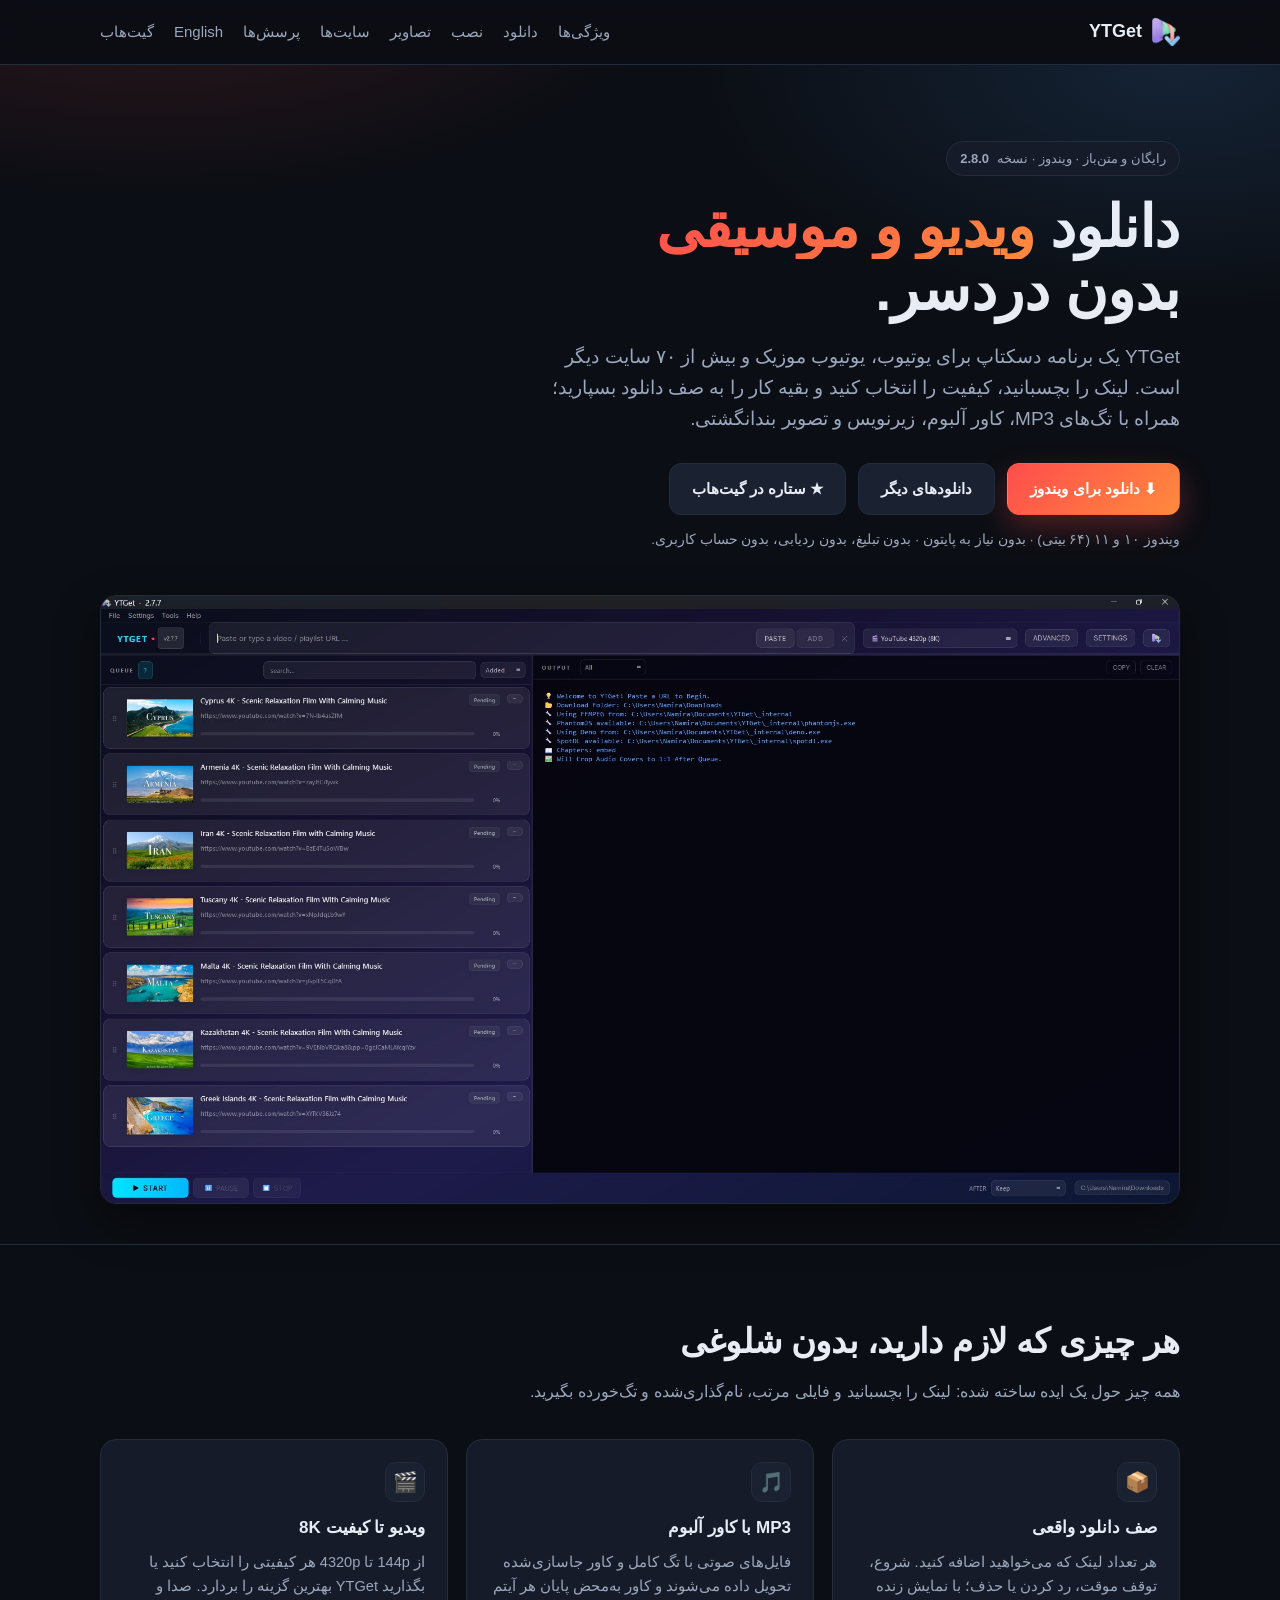
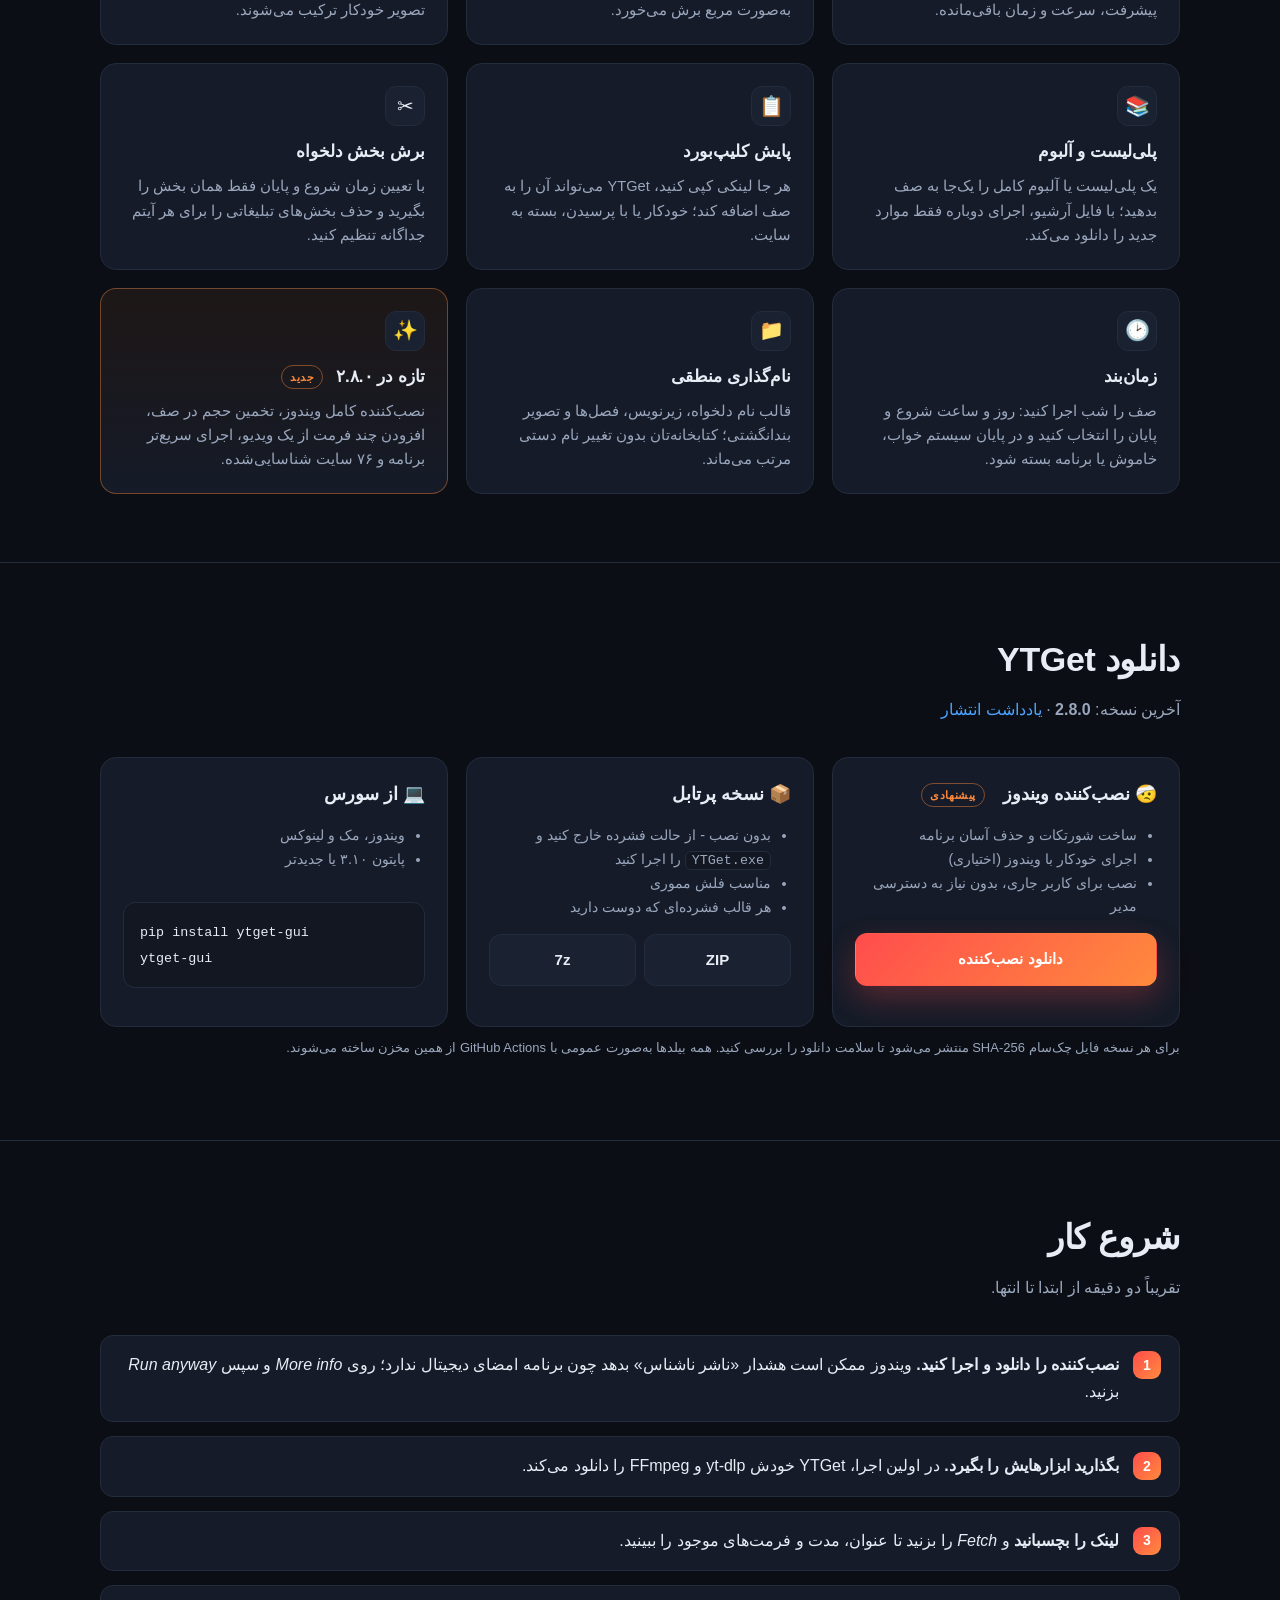
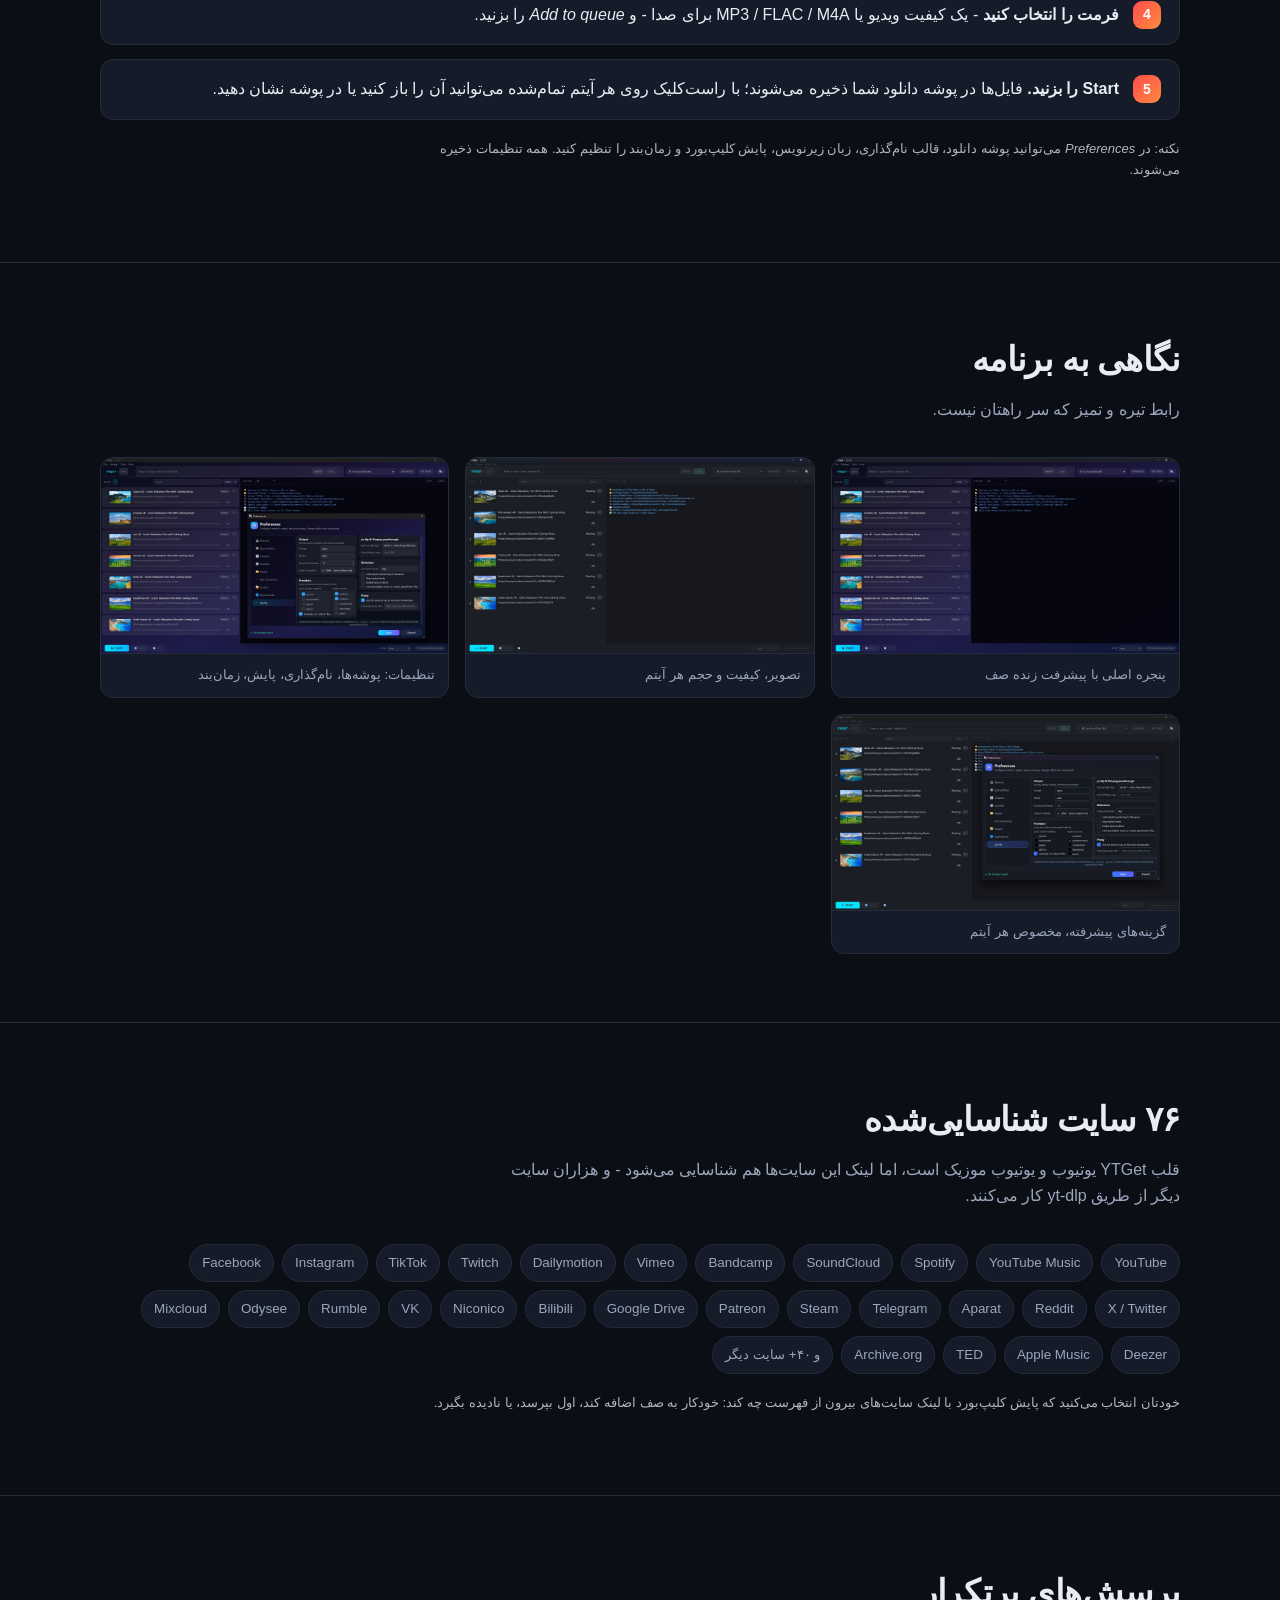
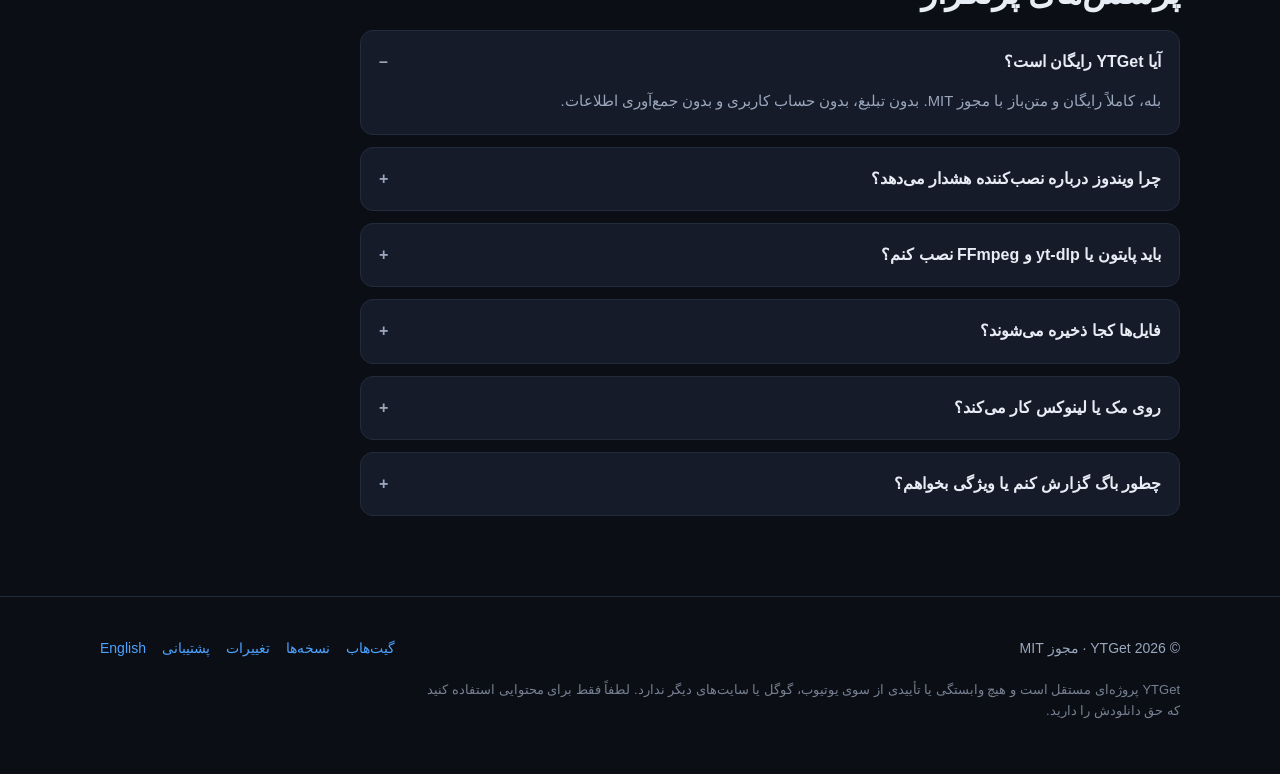
==== docs/fa.html @ f898b494 "2.8.0.E" ====
<!DOCTYPE html>
<html lang="fa" dir="rtl">
<head>
<meta charset="utf-8" />
<meta name="viewport" content="width=device-width, initial-scale=1" />
<title>YTGet - دانلودر سریع و ساده ویدیو و موسیقی برای ویندوز</title>
<meta name="description" content="YTGet یک برنامه رایگان و متن‌باز برای دانلود از یوتیوب، یوتیوب موزیک و ۷۰+ سایت دیگر است. صف دانلود، MP3 با کاور، زیرنویس و نام‌گذاری مرتب." />
<meta name="theme-color" content="#0b0e14" />
<link rel="icon" href="favicon.ico" sizes="any" />
<link rel="canonical" href="https://erfannamira.github.io/ytget-gui/fa.html" />
<link rel="stylesheet" href="assets/css/style.css" />
</head>
<body class="rtl">
<a class="skip" href="#main">رفتن به محتوا</a>

<header class="nav">
  <div class="wrap nav-inner">
    <a class="brand" href="fa.html">
      <img src="assets/img/logo.png" alt="" width="28" height="28" />
      YTGet
    </a>
    <button class="nav-toggle" type="button" aria-expanded="false" aria-label="منو">&#9776;</button>
    <nav class="nav-links">
      <a href="#features">ویژگی‌ها</a>
      <a href="#download">دانلود</a>
      <a href="#install">نصب</a>
      <a href="#screenshots">تصاویر</a>
      <a href="#sites">سایت‌ها</a>
      <a href="#faq">پرسش‌ها</a>
      <a href="./" lang="en">English</a>
      <a href="https://github.com/ErfanNamira/ytget-gui">گیت‌هاب</a>
    </nav>
  </div>
</header>

<main id="main">

<section class="hero" style="border-top:0">
  <div class="wrap">
    <span class="pill">رایگان و متن‌باز &middot; ویندوز &middot; نسخه <strong data-version>2.8.0</strong></span>
    <h1>دانلود <span>ویدیو و موسیقی</span><br />بدون دردسر.</h1>
    <p class="lede">
      YTGet یک برنامه دسکتاپ برای یوتیوب، یوتیوب موزیک و بیش از ۷۰ سایت دیگر است.
      لینک را بچسبانید، کیفیت را انتخاب کنید و بقیه کار را به صف دانلود بسپارید؛
      همراه با تگ‌های MP3، کاور آلبوم، زیرنویس و تصویر بندانگشتی.
    </p>
    <div class="cta">
      <a class="btn btn-primary" data-dl-installer href="https://github.com/ErfanNamira/ytget-gui/releases/latest">
        &#11015; دانلود برای ویندوز
      </a>
      <a class="btn" href="#download">دانلودهای دیگر</a>
      <a class="btn" href="https://github.com/ErfanNamira/ytget-gui">&#9733; ستاره در گیت‌هاب</a>
    </div>
    <p class="cta-note">ویندوز ۱۰ و ۱۱ (۶۴ بیتی) &middot; بدون نیاز به پایتون &middot; بدون تبلیغ، بدون ردیابی، بدون حساب کاربری.</p>
    <div class="shot">
      <img src="assets/img/app-main.jpg" alt="پنجره اصلی YTGet" />
    </div>
  </div>
</section>

<section id="features">
  <div class="wrap">
    <h2>هر چیزی که لازم دارید، بدون شلوغی</h2>
    <p class="sub">همه چیز حول یک ایده ساخته شده: لینک را بچسبانید و فایلی مرتب، نام‌گذاری‌شده و تگ‌خورده بگیرید.</p>
    <div class="grid">
      <div class="card">
        <div class="ico">&#128230;</div>
        <h3>صف دانلود واقعی</h3>
        <p>هر تعداد لینک که می‌خواهید اضافه کنید. شروع، توقف موقت، رد کردن یا حذف؛ با نمایش زنده پیشرفت، سرعت و زمان باقی‌مانده.</p>
      </div>
      <div class="card">
        <div class="ico">&#127925;</div>
        <h3>MP3 با کاور آلبوم</h3>
        <p>فایل‌های صوتی با تگ کامل و کاور جاسازی‌شده تحویل داده می‌شوند و کاور به‌محض پایان هر آیتم به‌صورت مربع برش می‌خورد.</p>
      </div>
      <div class="card">
        <div class="ico">&#127916;</div>
        <h3>ویدیو تا کیفیت 8K</h3>
        <p>از 144p تا 4320p هر کیفیتی را انتخاب کنید یا بگذارید YTGet بهترین گزینه را بردارد. صدا و تصویر خودکار ترکیب می‌شوند.</p>
      </div>
      <div class="card">
        <div class="ico">&#128218;</div>
        <h3>پلی‌لیست و آلبوم</h3>
        <p>یک پلی‌لیست یا آلبوم کامل را یک‌جا به صف بدهید؛ با فایل آرشیو، اجرای دوباره فقط موارد جدید را دانلود می‌کند.</p>
      </div>
      <div class="card">
        <div class="ico">&#128203;</div>
        <h3>پایش کلیپ‌بورد</h3>
        <p>هر جا لینکی کپی کنید، YTGet می‌تواند آن را به صف اضافه کند؛ خودکار یا با پرسیدن، بسته به سایت.</p>
      </div>
      <div class="card">
        <div class="ico">&#9986;</div>
        <h3>برش بخش دلخواه</h3>
        <p>با تعیین زمان شروع و پایان فقط همان بخش را بگیرید و حذف بخش‌های تبلیغاتی را برای هر آیتم جداگانه تنظیم کنید.</p>
      </div>
      <div class="card">
        <div class="ico">&#128337;</div>
        <h3>زمان‌بند</h3>
        <p>صف را شب اجرا کنید: روز و ساعت شروع و پایان را انتخاب کنید و در پایان سیستم خواب، خاموش یا برنامه بسته شود.</p>
      </div>
      <div class="card">
        <div class="ico">&#128193;</div>
        <h3>نام‌گذاری منطقی</h3>
        <p>قالب نام دلخواه، زیرنویس، فصل‌ها و تصویر بندانگشتی؛ کتابخانه‌تان بدون تغییر نام دستی مرتب می‌ماند.</p>
      </div>
      <div class="card new">
        <div class="ico">&#10024;</div>
        <h3>تازه در ۲.۸.۰ <span class="tag">جدید</span></h3>
        <p>نصب‌کننده کامل ویندوز، تخمین حجم در صف، افزودن چند فرمت از یک ویدیو، اجرای سریع‌تر برنامه و ۷۶ سایت شناسایی‌شده.</p>
      </div>
    </div>
  </div>
</section>

<section id="download">
  <div class="wrap">
    <h2>دانلود YTGet</h2>
    <p class="sub">
      آخرین نسخه: <strong data-version>2.8.0</strong>
      <span data-published></span> &middot;
      <a data-notes-link href="https://github.com/ErfanNamira/ytget-gui/releases/latest">یادداشت انتشار</a>
    </p>
    <div class="dl-grid">
      <div class="card dl">
        <div class="os">&#129301; نصب‌کننده ویندوز <span class="tag">پیشنهادی</span></div>
        <ul>
          <li>ساخت شورتکات و حذف آسان برنامه</li>
          <li>اجرای خودکار با ویندوز (اختیاری)</li>
          <li>نصب برای کاربر جاری، بدون نیاز به دسترسی مدیر</li>
        </ul>
        <a class="btn btn-primary" data-dl-installer href="https://github.com/ErfanNamira/ytget-gui/releases/latest">
          دانلود نصب‌کننده <span data-size></span>
        </a>
      </div>
      <div class="card dl">
        <div class="os">&#128230; نسخه پرتابل</div>
        <ul>
          <li>بدون نصب - از حالت فشرده خارج کنید و <code>YTGet.exe</code> را اجرا کنید</li>
          <li>مناسب فلش مموری</li>
          <li>هر قالب فشرده‌ای که دوست دارید</li>
        </ul>
        <div class="dl-alt">
          <a class="btn" data-dl-zip href="https://github.com/ErfanNamira/ytget-gui/releases/latest">ZIP</a>
          <a class="btn" data-dl-7z href="https://github.com/ErfanNamira/ytget-gui/releases/latest">7z</a>
        </div>
      </div>
      <div class="card dl">
        <div class="os">&#128187; از سورس</div>
        <ul>
          <li>ویندوز، مک و لینوکس</li>
          <li>پایتون ۳.۱۰ یا جدیدتر</li>
        </ul>
<pre><code>pip install ytget-gui
ytget-gui</code></pre>
      </div>
    </div>
    <p class="hashes">
      برای هر نسخه فایل چک‌سام SHA-256 منتشر می‌شود تا سلامت دانلود را بررسی کنید.
      همه بیلدها به‌صورت عمومی با GitHub Actions از همین مخزن ساخته می‌شوند.
    </p>
  </div>
</section>

<section id="install">
  <div class="wrap">
    <h2>شروع کار</h2>
    <p class="sub">تقریباً دو دقیقه از ابتدا تا انتها.</p>
    <ol class="steps">
      <li><strong>نصب‌کننده را دانلود و اجرا کنید.</strong> ویندوز ممکن است هشدار «ناشر ناشناس» بدهد چون برنامه امضای دیجیتال ندارد؛ روی <em>More info</em> و سپس <em>Run anyway</em> بزنید.</li>
      <li><strong>بگذارید ابزارهایش را بگیرد.</strong> در اولین اجرا، YTGet خودش yt-dlp و FFmpeg را دانلود می‌کند.</li>
      <li><strong>لینک را بچسبانید</strong> و <em>Fetch</em> را بزنید تا عنوان، مدت و فرمت‌های موجود را ببینید.</li>
      <li><strong>فرمت را انتخاب کنید</strong> - یک کیفیت ویدیو یا MP3 / FLAC / M4A برای صدا - و <em>Add to queue</em> را بزنید.</li>
      <li><strong>Start را بزنید.</strong> فایل‌ها در پوشه دانلود شما ذخیره می‌شوند؛ با راست‌کلیک روی هر آیتم تمام‌شده می‌توانید آن را باز کنید یا در پوشه نشان دهید.</li>
    </ol>
    <p class="note">
      نکته: در <em>Preferences</em> می‌توانید پوشه دانلود، قالب نام‌گذاری، زبان زیرنویس، پایش کلیپ‌بورد و زمان‌بند را تنظیم کنید. همه تنظیمات ذخیره می‌شوند.
    </p>
  </div>
</section>

<section id="screenshots">
  <div class="wrap">
    <h2>نگاهی به برنامه</h2>
    <p class="sub">رابط تیره و تمیز که سر راهتان نیست.</p>
    <div class="gallery">
      <figure>
        <img src="assets/img/app-main.jpg" alt="پنجره اصلی" loading="lazy" />
        <figcaption>پنجره اصلی با پیشرفت زنده صف</figcaption>
      </figure>
      <figure>
        <img src="assets/img/app-queue.jpg" alt="صف دانلود" loading="lazy" />
        <figcaption>تصویر، کیفیت و حجم هر آیتم</figcaption>
      </figure>
      <figure>
        <img src="assets/img/app-prefs.jpg" alt="تنظیمات" loading="lazy" />
        <figcaption>تنظیمات: پوشه‌ها، نام‌گذاری، پایش، زمان‌بند</figcaption>
      </figure>
      <figure>
        <img src="assets/img/app-advanced.jpg" alt="گزینه‌های پیشرفته" loading="lazy" />
        <figcaption>گزینه‌های پیشرفته، مخصوص هر آیتم</figcaption>
      </figure>
    </div>
  </div>
</section>

<section id="sites">
  <div class="wrap">
    <h2>۷۶ سایت شناسایی‌شده</h2>
    <p class="sub">
      قلب YTGet یوتیوب و یوتیوب موزیک است، اما لینک این سایت‌ها هم شناسایی می‌شود -
      و هزاران سایت دیگر از طریق yt-dlp کار می‌کنند.
    </p>
    <div class="chips">
      <span class="chip">YouTube</span>
      <span class="chip">YouTube Music</span>
      <span class="chip">Spotify</span>
      <span class="chip">SoundCloud</span>
      <span class="chip">Bandcamp</span>
      <span class="chip">Vimeo</span>
      <span class="chip">Dailymotion</span>
      <span class="chip">Twitch</span>
      <span class="chip">TikTok</span>
      <span class="chip">Instagram</span>
      <span class="chip">Facebook</span>
      <span class="chip">X / Twitter</span>
      <span class="chip">Reddit</span>
      <span class="chip">Aparat</span>
      <span class="chip">Telegram</span>
      <span class="chip">Steam</span>
      <span class="chip">Patreon</span>
      <span class="chip">Google Drive</span>
      <span class="chip">Bilibili</span>
      <span class="chip">Niconico</span>
      <span class="chip">VK</span>
      <span class="chip">Rumble</span>
      <span class="chip">Odysee</span>
      <span class="chip">Mixcloud</span>
      <span class="chip">Deezer</span>
      <span class="chip">Apple Music</span>
      <span class="chip">TED</span>
      <span class="chip">Archive.org</span>
      <span class="chip">و ۴۰+ سایت دیگر</span>
    </div>
    <p class="note">
      خودتان انتخاب می‌کنید که پایش کلیپ‌بورد با لینک سایت‌های بیرون از فهرست چه کند:
      خودکار به صف اضافه کند، اول بپرسد، یا نادیده بگیرد.
    </p>
  </div>
</section>

<section id="faq">
  <div class="wrap">
    <h2>پرسش‌های پرتکرار</h2>
    <div style="max-width:820px">
      <details open>
        <summary>آیا YTGet رایگان است؟</summary>
        <p>بله، کاملاً رایگان و متن‌باز با مجوز MIT. بدون تبلیغ، بدون حساب کاربری و بدون جمع‌آوری اطلاعات.</p>
      </details>
      <details>
        <summary>چرا ویندوز درباره نصب‌کننده هشدار می‌دهد؟</summary>
        <p>چون برنامه امضای دیجیتال ندارد و گواهی امضا برای یک پروژه رایگان گران است. روی <em>More info</em> و بعد <em>Run anyway</em> بزنید. می‌توانید قبلش فایل را با چک‌سام SHA-256 منتشرشده بررسی کنید.</p>
      </details>
      <details>
        <summary>باید پایتون یا yt-dlp و FFmpeg نصب کنم؟</summary>
        <p>نه. نسخه ویندوز همه‌چیز را همراه دارد و YTGet خودش yt-dlp و FFmpeg را دانلود و به‌روز می‌کند.</p>
      </details>
      <details>
        <summary>فایل‌ها کجا ذخیره می‌شوند؟</summary>
        <p>هر جا که در تنظیمات انتخاب کنید؛ به‌طور پیش‌فرض پوشه <code>Downloads</code>. تنظیمات و لاگ‌ها در <code>%LOCALAPPDATA%\YTGet</code> قرار می‌گیرند.</p>
      </details>
      <details>
        <summary>روی مک یا لینوکس کار می‌کند؟</summary>
        <p>بله، از طریق سورس: <code>pip install ytget-gui</code> و بعد اجرای <code>ytget-gui</code>. فعلاً فقط ویندوز نسخه آماده دارد.</p>
      </details>
      <details>
        <summary>چطور باگ گزارش کنم یا ویژگی بخواهم؟</summary>
        <p>در <a href="https://github.com/ErfanNamira/ytget-gui/issues">گیت‌هاب</a> یک issue باز کنید. ذکر لینک استفاده‌شده و فایل لاگ کمک زیادی می‌کند.</p>
      </details>
    </div>
  </div>
</section>

</main>

<footer>
  <div class="wrap foot">
    <div>&copy; <span data-year>2026</span> YTGet &middot; مجوز MIT</div>
    <div class="foot-links">
      <a href="https://github.com/ErfanNamira/ytget-gui">گیت‌هاب</a>
      <a href="https://github.com/ErfanNamira/ytget-gui/releases">نسخه‌ها</a>
      <a href="https://github.com/ErfanNamira/ytget-gui/blob/main/CHANGELOG.md">تغییرات</a>
      <a href="https://github.com/ErfanNamira/ytget-gui/issues">پشتیبانی</a>
      <a href="./" lang="en">English</a>
    </div>
  </div>
  <div class="wrap">
    <p class="note">
      YTGet پروژه‌ای مستقل است و هیچ وابستگی یا تأییدی از سوی یوتیوب، گوگل یا سایت‌های دیگر ندارد.
      لطفاً فقط برای محتوایی استفاده کنید که حق دانلودش را دارید.
    </p>
  </div>
</footer>

<script src="assets/js/main.js" defer></script>
</body>
</html>
---- docs/assets/css/style.css ----
:root {
  --bg: #0b0e14;
  --bg-soft: #121722;
  --card: #151b28;
  --card-2: #1a2130;
  --line: #232c3d;
  --text: #e7ecf5;
  --muted: #9aa7bd;
  --brand: #ff4d4d;
  --brand-2: #ff8a3d;
  --accent: #4da3ff;
  --radius: 16px;
  --shadow: 0 18px 45px rgba(0, 0, 0, 0.45);
  --maxw: 1120px;
}

* { box-sizing: border-box; }
html { scroll-behavior: smooth; }

body {
  margin: 0;
  background: var(--bg);
  color: var(--text);
  font: 16px/1.65 -apple-system, BlinkMacSystemFont, "Segoe UI", Roboto, Arial, sans-serif;
  -webkit-font-smoothing: antialiased;
}

body.rtl {
  direction: rtl;
  font-family: Vazirmatn, "Segoe UI", Tahoma, sans-serif;
}

img { max-width: 100%; display: block; }
a { color: var(--accent); text-decoration: none; }
a:hover { text-decoration: underline; }

.wrap { width: 100%; max-width: var(--maxw); margin: 0 auto; padding: 0 20px; }
.skip {
  position: absolute;
  width: 1px;
  height: 1px;
  margin: -1px;
  padding: 0;
  overflow: hidden;
  clip: rect(0 0 0 0);
  clip-path: inset(50%);
  white-space: nowrap;
}
.skip:focus {
  inset-inline-start: 12px;
  top: 12px;
  z-index: 99;
  width: auto;
  height: auto;
  margin: 0;
  overflow: visible;
  clip: auto;
  clip-path: none;
  background: var(--card);
  padding: 10px 14px;
  border-radius: 10px;
}

.nav {
  position: sticky;
  top: 0;
  z-index: 50;
  backdrop-filter: blur(12px);
  background: rgba(11, 14, 20, 0.82);
  border-bottom: 1px solid var(--line);
}
.nav-inner { display: flex; align-items: center; gap: 18px; height: 64px; }
.brand { display: flex; align-items: center; gap: 10px; font-weight: 700; font-size: 18px; color: var(--text); }
.brand:hover { text-decoration: none; }
.brand img { width: 28px; height: 28px; }
.nav-links { display: flex; gap: 20px; margin-inline-start: auto; align-items: center; }
.nav-links a { color: var(--muted); font-size: 15px; }
.nav-links a:hover { color: var(--text); text-decoration: none; }
.nav-toggle {
  display: none;
  margin-inline-start: auto;
  background: var(--card);
  border: 1px solid var(--line);
  color: var(--text);
  border-radius: 10px;
  padding: 8px 12px;
  font-size: 18px;
  cursor: pointer;
}

.btn {
  display: inline-flex;
  align-items: center;
  justify-content: center;
  gap: 9px;
  padding: 13px 22px;
  border-radius: 12px;
  border: 1px solid var(--line);
  background: var(--card-2);
  color: var(--text);
  font-weight: 600;
  font-size: 15px;
  cursor: pointer;
  transition: transform 0.15s ease, filter 0.15s ease;
}
.btn:hover { text-decoration: none; transform: translateY(-2px); filter: brightness(1.12); }
.btn-primary {
  background: linear-gradient(135deg, var(--brand), var(--brand-2));
  border-color: transparent;
  color: #fff;
  box-shadow: 0 12px 30px rgba(255, 77, 77, 0.28);
}
.btn-sm { padding: 9px 14px; font-size: 14px; }

.hero {
  padding: 76px 0 40px;
  background:
    radial-gradient(900px 420px at 12% -10%, rgba(255, 77, 77, 0.16), transparent 60%),
    radial-gradient(820px 420px at 92% 0%, rgba(77, 163, 255, 0.14), transparent 60%);
}
.pill {
  display: inline-flex;
  align-items: center;
  gap: 8px;
  padding: 6px 13px;
  border-radius: 999px;
  border: 1px solid var(--line);
  background: var(--card);
  color: var(--muted);
  font-size: 13px;
}
.hero h1 { font-size: clamp(34px, 6vw, 58px); line-height: 1.08; margin: 20px 0 14px; letter-spacing: -0.5px; }
.hero h1 span {
  background: linear-gradient(135deg, var(--brand), var(--brand-2));
  -webkit-background-clip: text;
  background-clip: text;
  -webkit-text-fill-color: transparent;
}
.lede { color: var(--muted); font-size: clamp(16px, 2.2vw, 19px); max-width: 640px; }
.cta { display: flex; flex-wrap: wrap; gap: 12px; margin: 28px 0 12px; }
.cta-note { color: var(--muted); font-size: 13.5px; }
.shot {
  margin-top: 44px;
  border: 1px solid var(--line);
  border-radius: var(--radius);
  overflow: hidden;
  box-shadow: var(--shadow);
  background: var(--card);
}

section { padding: 68px 0; border-top: 1px solid var(--line); }
section h2 { font-size: clamp(24px, 3.4vw, 34px); margin: 0 0 10px; letter-spacing: -0.3px; }
.sub { color: var(--muted); margin: 0 0 34px; max-width: 680px; }

.grid { display: grid; gap: 18px; grid-template-columns: repeat(auto-fit, minmax(268px, 1fr)); }
.card { background: var(--card); border: 1px solid var(--line); border-radius: var(--radius); padding: 22px; }
.card h3 { margin: 12px 0 8px; font-size: 17px; }
.card p { margin: 0; color: var(--muted); font-size: 14.6px; }
.ico {
  width: 40px;
  height: 40px;
  display: grid;
  place-items: center;
  border-radius: 11px;
  background: var(--card-2);
  border: 1px solid var(--line);
  font-size: 20px;
}
.new { border-color: rgba(255, 138, 61, 0.4); background: linear-gradient(180deg, rgba(255, 138, 61, 0.08), var(--card)); }
.tag {
  display: inline-block;
  font-size: 11px;
  font-weight: 700;
  letter-spacing: 0.6px;
  text-transform: uppercase;
  color: var(--brand-2);
  border: 1px solid rgba(255, 138, 61, 0.45);
  border-radius: 999px;
  padding: 2px 8px;
  margin-inline-start: 8px;
  vertical-align: middle;
}

.dl-grid { display: grid; gap: 18px; grid-template-columns: repeat(auto-fit, minmax(300px, 1fr)); }
.dl { display: flex; flex-direction: column; gap: 14px; }
.dl .os { display: flex; align-items: center; gap: 10px; font-weight: 700; font-size: 18px; }
.dl ul { margin: 0; padding-inline-start: 20px; color: var(--muted); font-size: 14.4px; }
.dl .btn { width: 100%; }
.dl-alt { display: flex; flex-wrap: wrap; gap: 8px; }
.dl-alt .btn { width: auto; flex: 1 1 120px; }
.hashes { margin-top: 10px; font-size: 13px; color: var(--muted); }

.steps { counter-reset: step; display: grid; gap: 14px; padding: 0; margin: 0; list-style: none; }
.steps li {
  counter-increment: step;
  position: relative;
  background: var(--card);
  border: 1px solid var(--line);
  border-radius: 13px;
  padding: 16px 18px 16px 60px;
}
body.rtl .steps li { padding: 16px 60px 16px 18px; }
.steps li::before {
  content: counter(step);
  position: absolute;
  inset-inline-start: 18px;
  top: 15px;
  width: 28px;
  height: 28px;
  display: grid;
  place-items: center;
  border-radius: 9px;
  background: linear-gradient(135deg, var(--brand), var(--brand-2));
  color: #fff;
  font-weight: 700;
  font-size: 14px;
}

.gallery { display: grid; gap: 16px; grid-template-columns: repeat(auto-fit, minmax(260px, 1fr)); }
.gallery figure { margin: 0; border: 1px solid var(--line); border-radius: 13px; overflow: hidden; background: var(--card); }
.gallery figcaption { padding: 10px 13px; color: var(--muted); font-size: 13.4px; border-top: 1px solid var(--line); }

.table-wrap { overflow-x: auto; border: 1px solid var(--line); border-radius: var(--radius); }
table { width: 100%; border-collapse: collapse; min-width: 460px; }
th, td { text-align: start; padding: 13px 16px; border-bottom: 1px solid var(--line); font-size: 14.6px; }
th { background: var(--card-2); font-size: 13px; letter-spacing: 0.4px; text-transform: uppercase; color: var(--muted); }
tr:last-child td { border-bottom: 0; }

.chips { display: flex; flex-wrap: wrap; gap: 8px; }
.chip { padding: 7px 12px; border-radius: 999px; border: 1px solid var(--line); background: var(--card); color: var(--muted); font-size: 13.4px; }

details { background: var(--card); border: 1px solid var(--line); border-radius: 13px; padding: 4px 18px; margin-bottom: 12px; }
summary { cursor: pointer; padding: 14px 0; font-weight: 600; list-style: none; }
summary::-webkit-details-marker { display: none; }
summary::after { content: "+"; float: inline-end; color: var(--muted); font-weight: 700; }
details[open] summary::after { content: "\2013"; }
details p { margin: 0 0 16px; color: var(--muted); font-size: 14.8px; }

code { background: var(--bg-soft); border: 1px solid var(--line); border-radius: 6px; padding: 1px 6px; font-size: 13.4px; }
pre { background: var(--bg-soft); border: 1px solid var(--line); border-radius: 12px; padding: 16px; overflow-x: auto; direction: ltr; text-align: left; }
pre code { border: 0; background: none; padding: 0; }

footer { border-top: 1px solid var(--line); padding: 40px 0; color: var(--muted); font-size: 14px; }
.foot { display: flex; flex-wrap: wrap; gap: 16px; align-items: center; justify-content: space-between; }
.foot-links { display: flex; flex-wrap: wrap; gap: 16px; }
.note { margin-top: 18px; font-size: 13px; opacity: 0.75; max-width: 760px; }

@media (max-width: 760px) {
  .nav-links {
    display: none;
    position: absolute;
    top: 64px;
    inset-inline: 0;
    flex-direction: column;
    gap: 0;
    background: var(--bg-soft);
    border-bottom: 1px solid var(--line);
    padding: 8px 20px 16px;
  }
  .nav-links.open { display: flex; }
  .nav-links a { padding: 11px 0; border-bottom: 1px solid var(--line); }
  .nav-toggle { display: block; }
  .hero { padding-top: 52px; }
}

@media (prefers-reduced-motion: reduce) {
  * { transition: none !important; scroll-behavior: auto !important; }
}
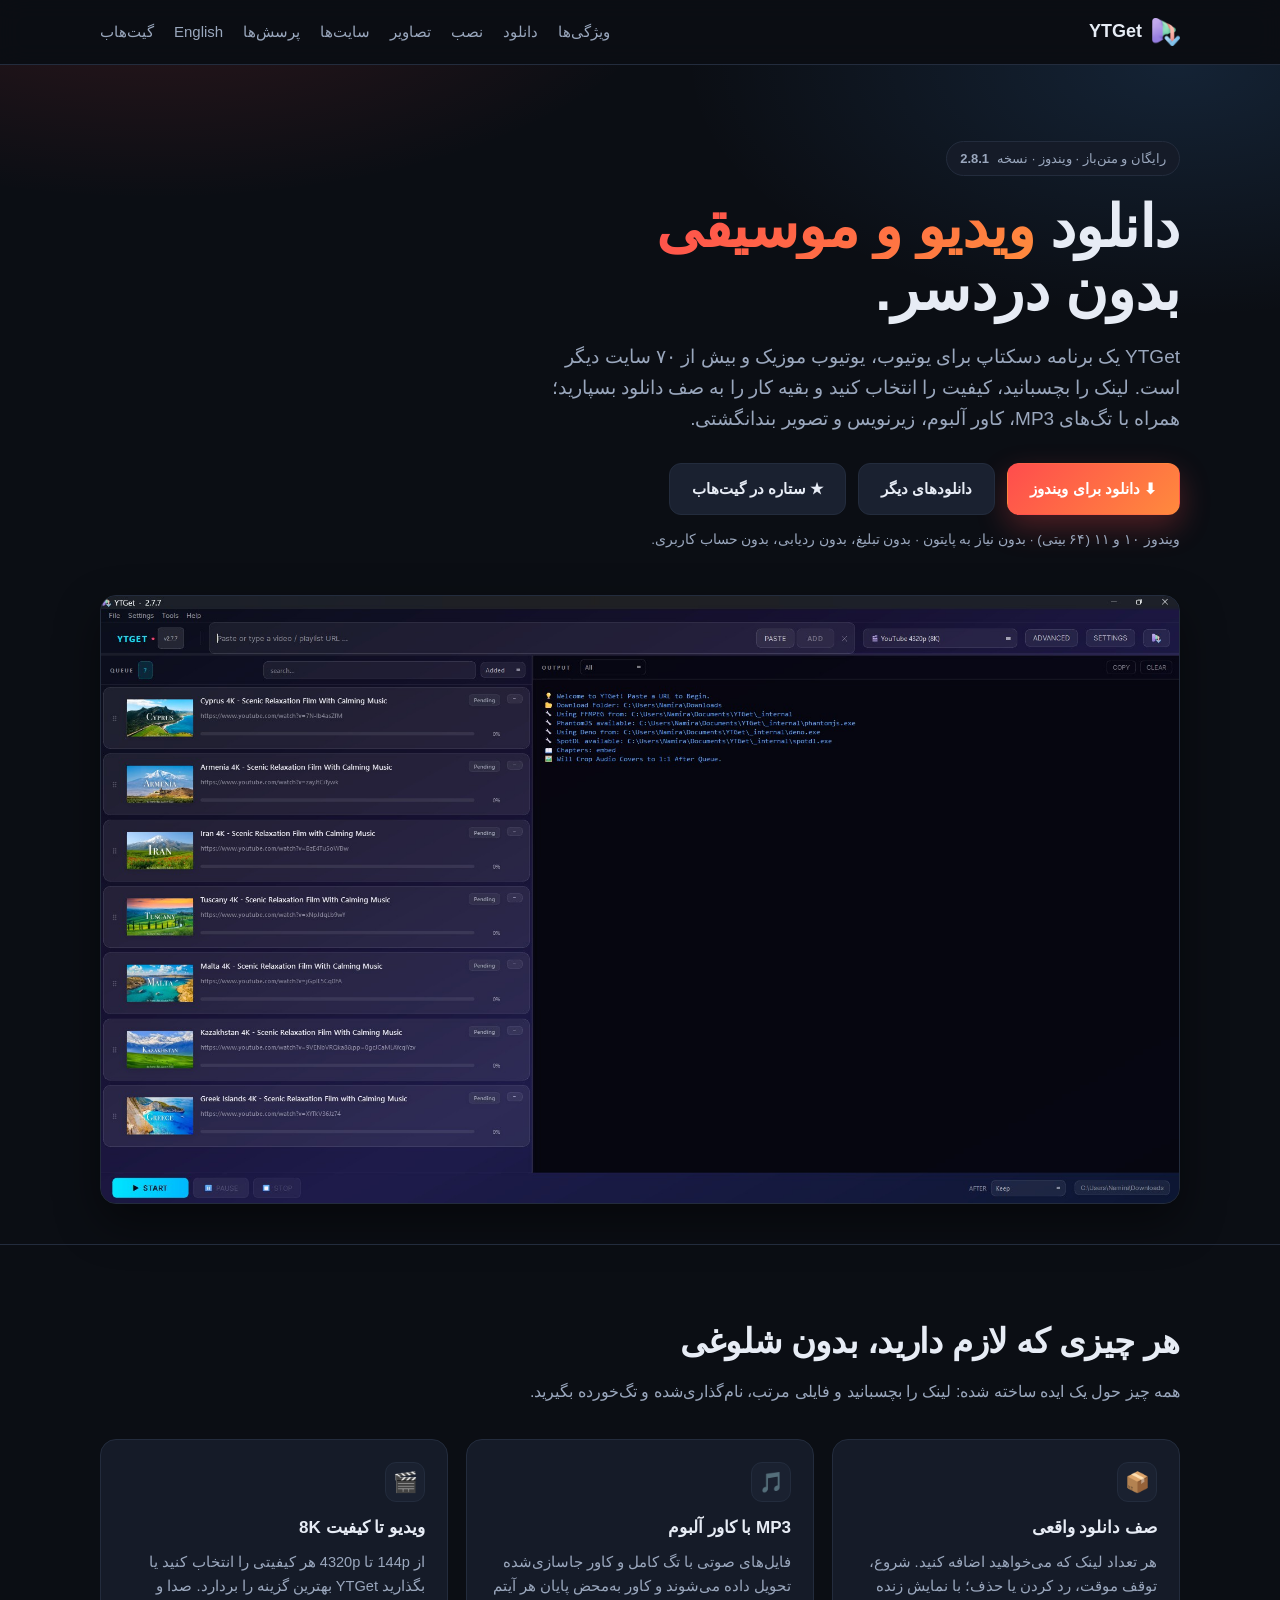
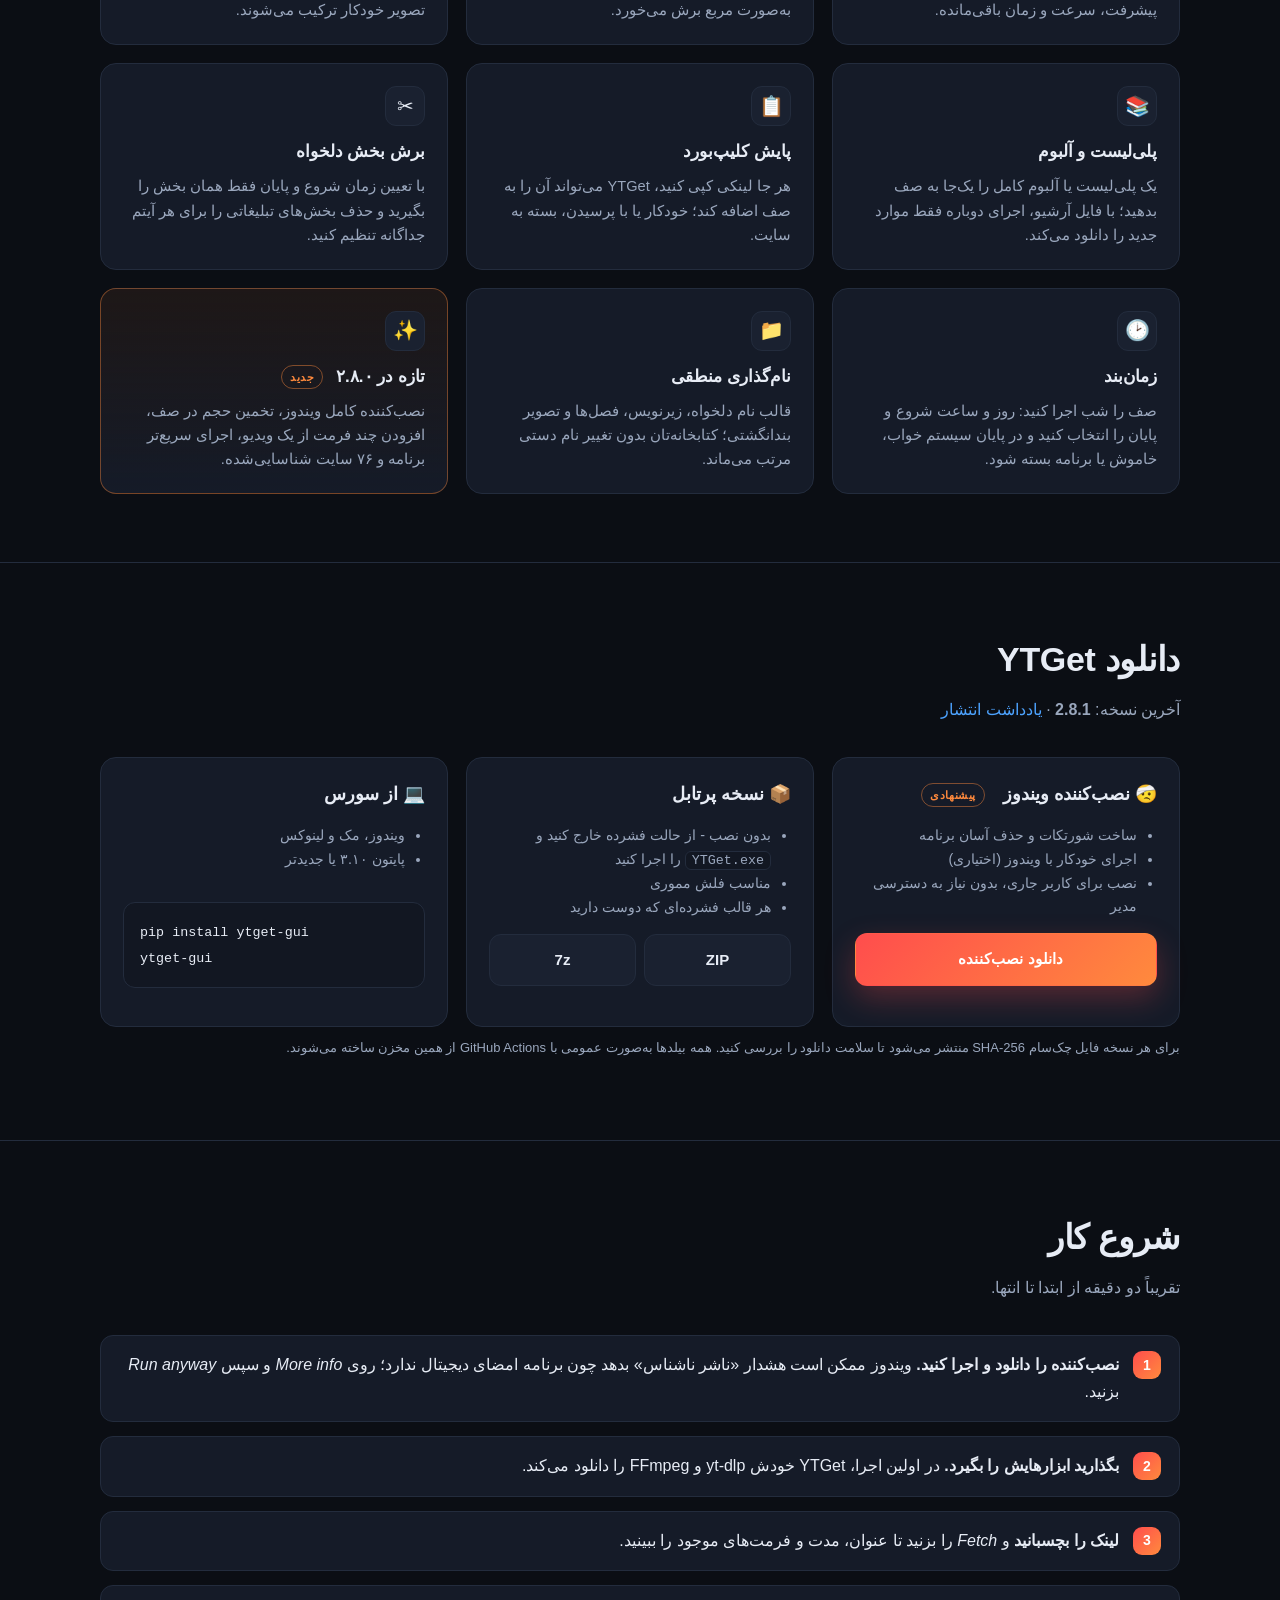
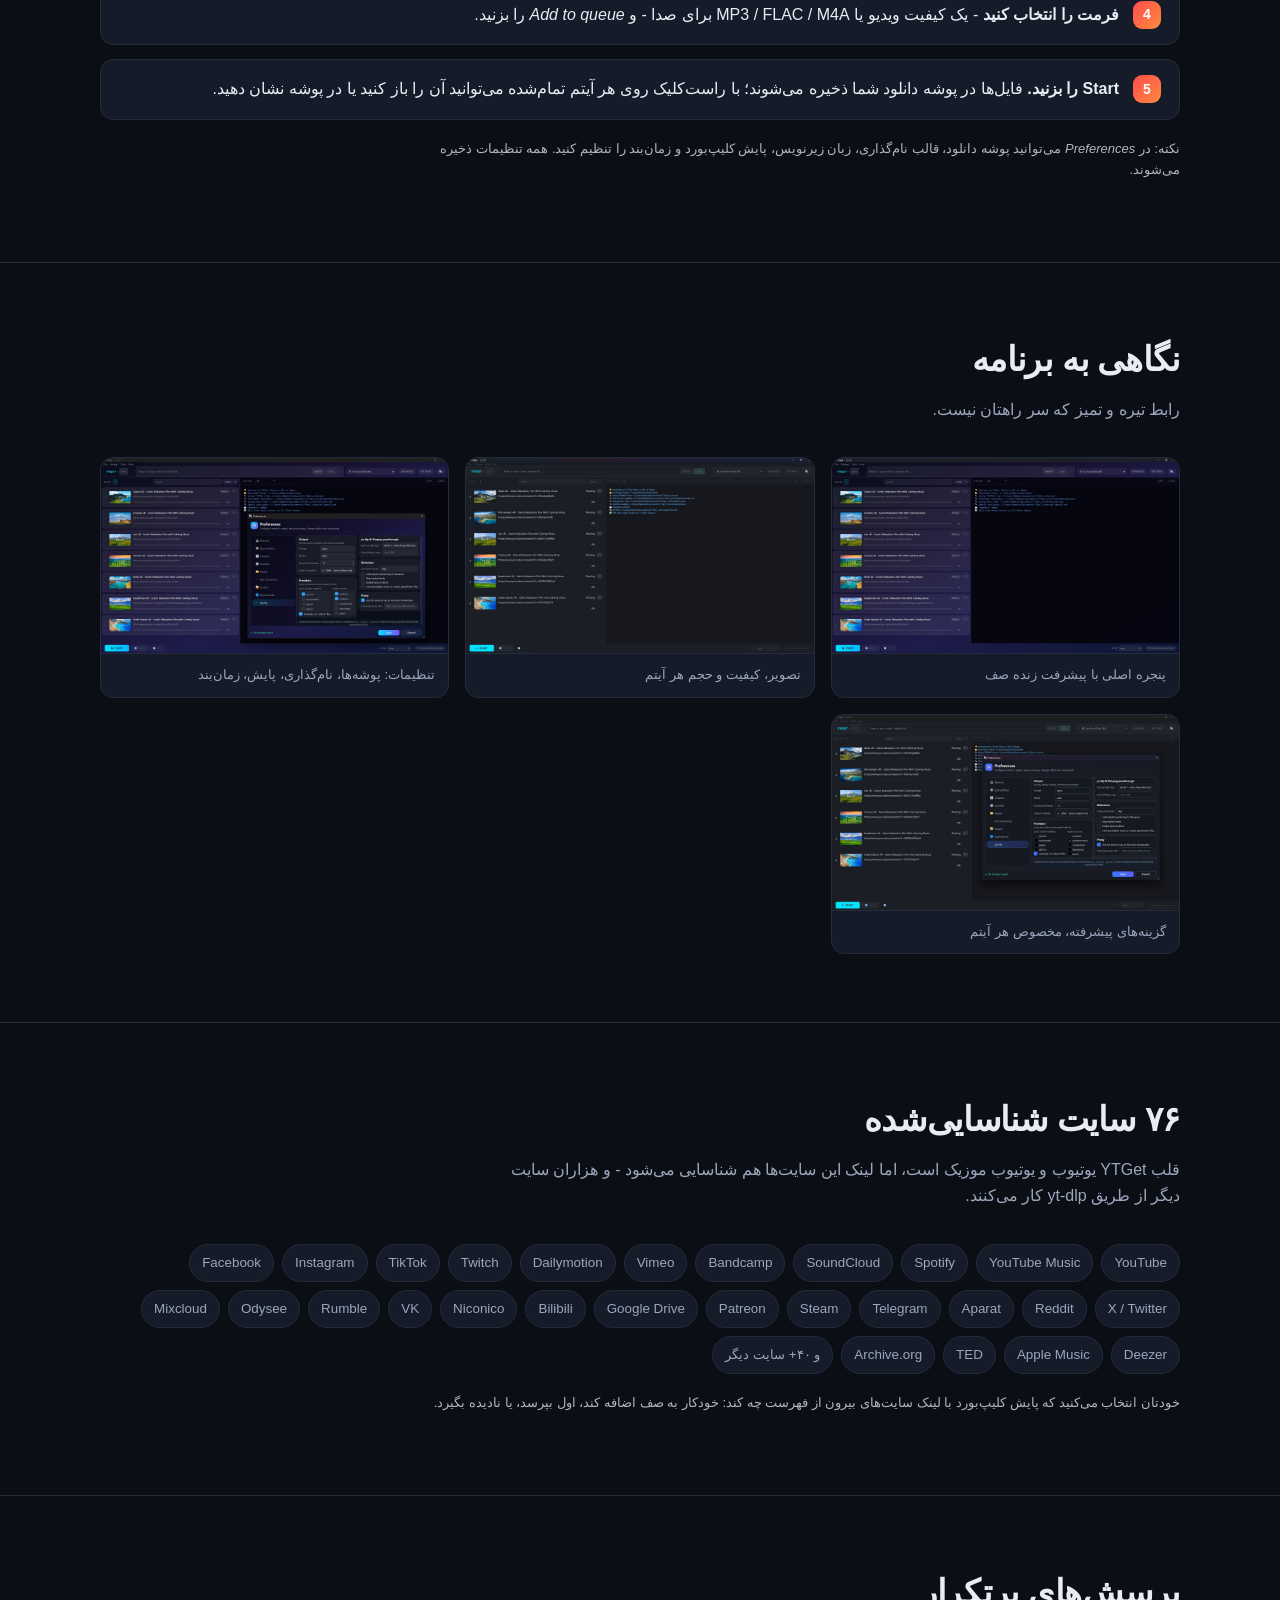
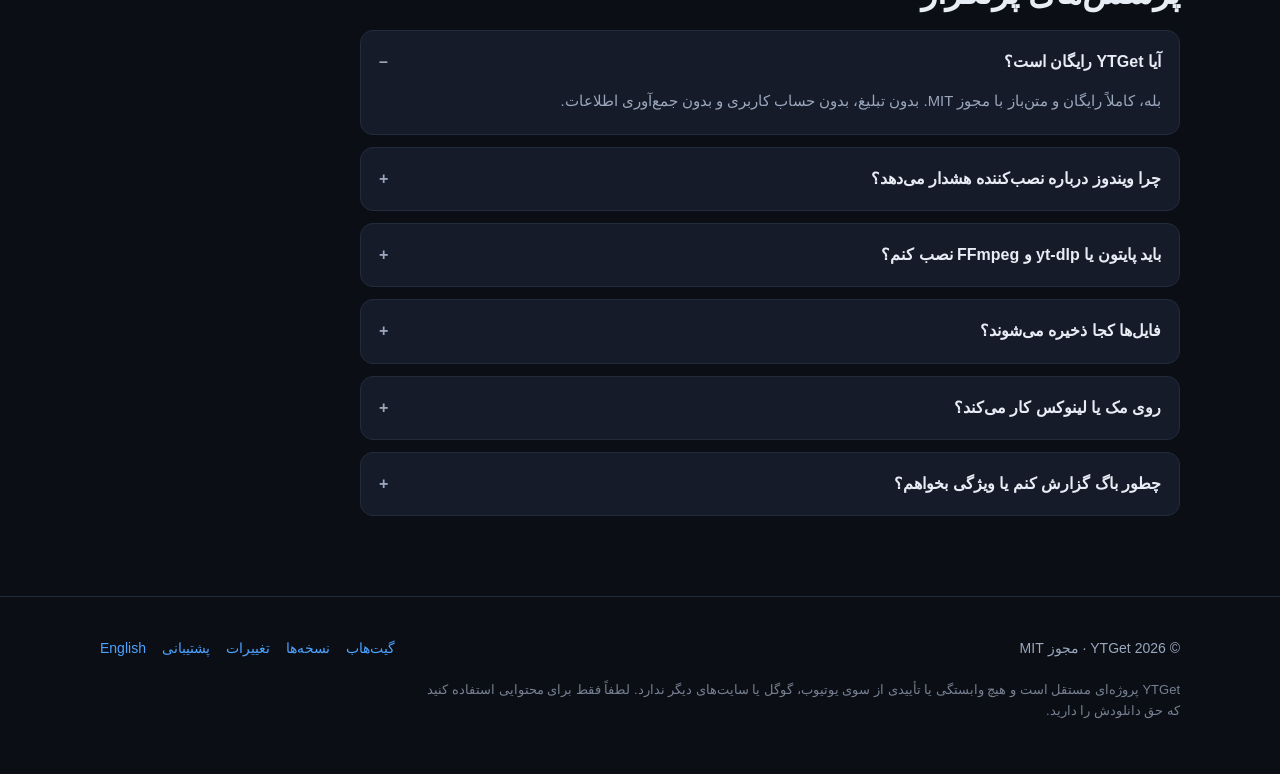
==== commit 4830f543: "2.8.1" ====
--- a/docs/fa.html
+++ b/docs/fa.html
@@ -37,7 +37,7 @@
 
 <section class="hero" style="border-top:0">
   <div class="wrap">
-    <span class="pill">رایگان و متن‌باز &middot; ویندوز &middot; نسخه <strong data-version>2.8.0</strong></span>
+    <span class="pill">رایگان و متن‌باز &middot; ویندوز &middot; نسخه <strong data-version>2.8.1</strong></span>
     <h1>دانلود <span>ویدیو و موسیقی</span><br />بدون دردسر.</h1>
     <p class="lede">
       YTGet یک برنامه دسکتاپ برای یوتیوب، یوتیوب موزیک و بیش از ۷۰ سایت دیگر است.
@@ -116,7 +116,7 @@
   <div class="wrap">
     <h2>دانلود YTGet</h2>
     <p class="sub">
-      آخرین نسخه: <strong data-version>2.8.0</strong>
+      آخرین نسخه: <strong data-version>2.8.1</strong>
       <span data-published></span> &middot;
       <a data-notes-link href="https://github.com/ErfanNamira/ytget-gui/releases/latest">یادداشت انتشار</a>
     </p>
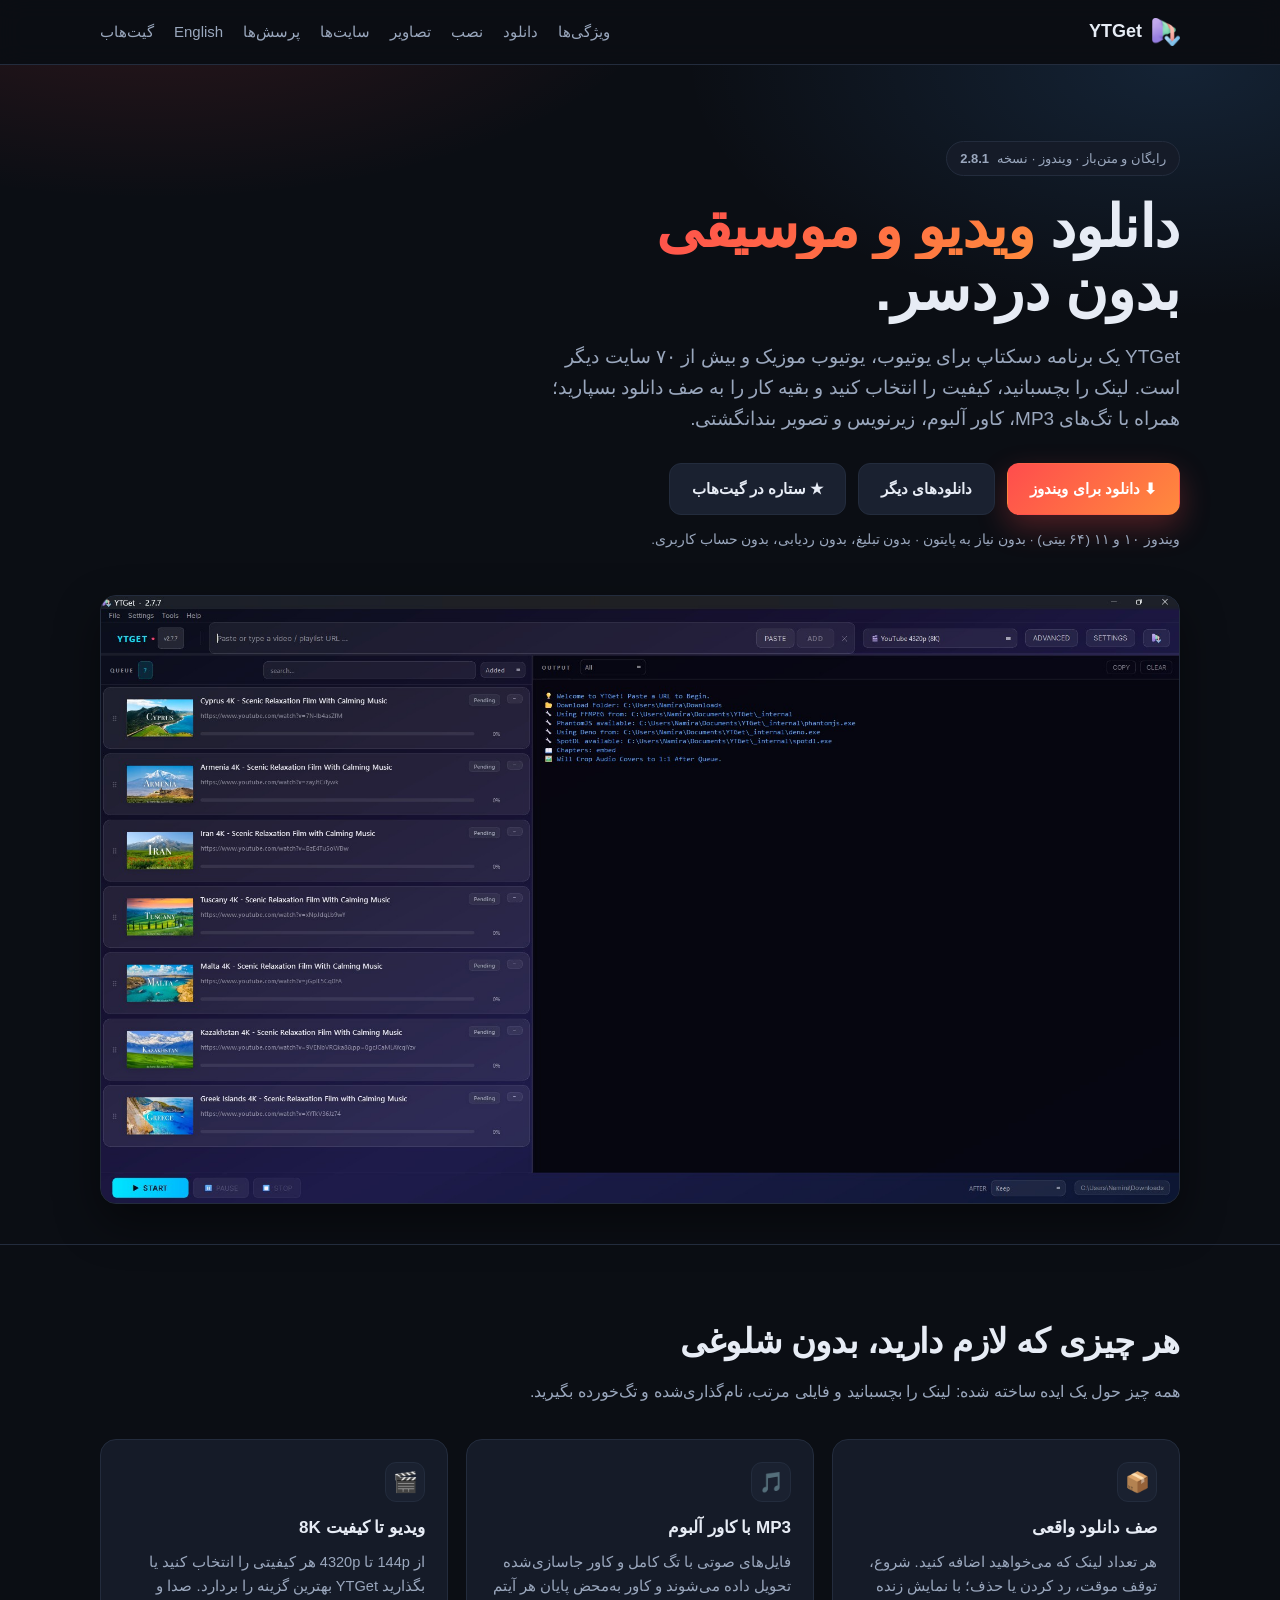
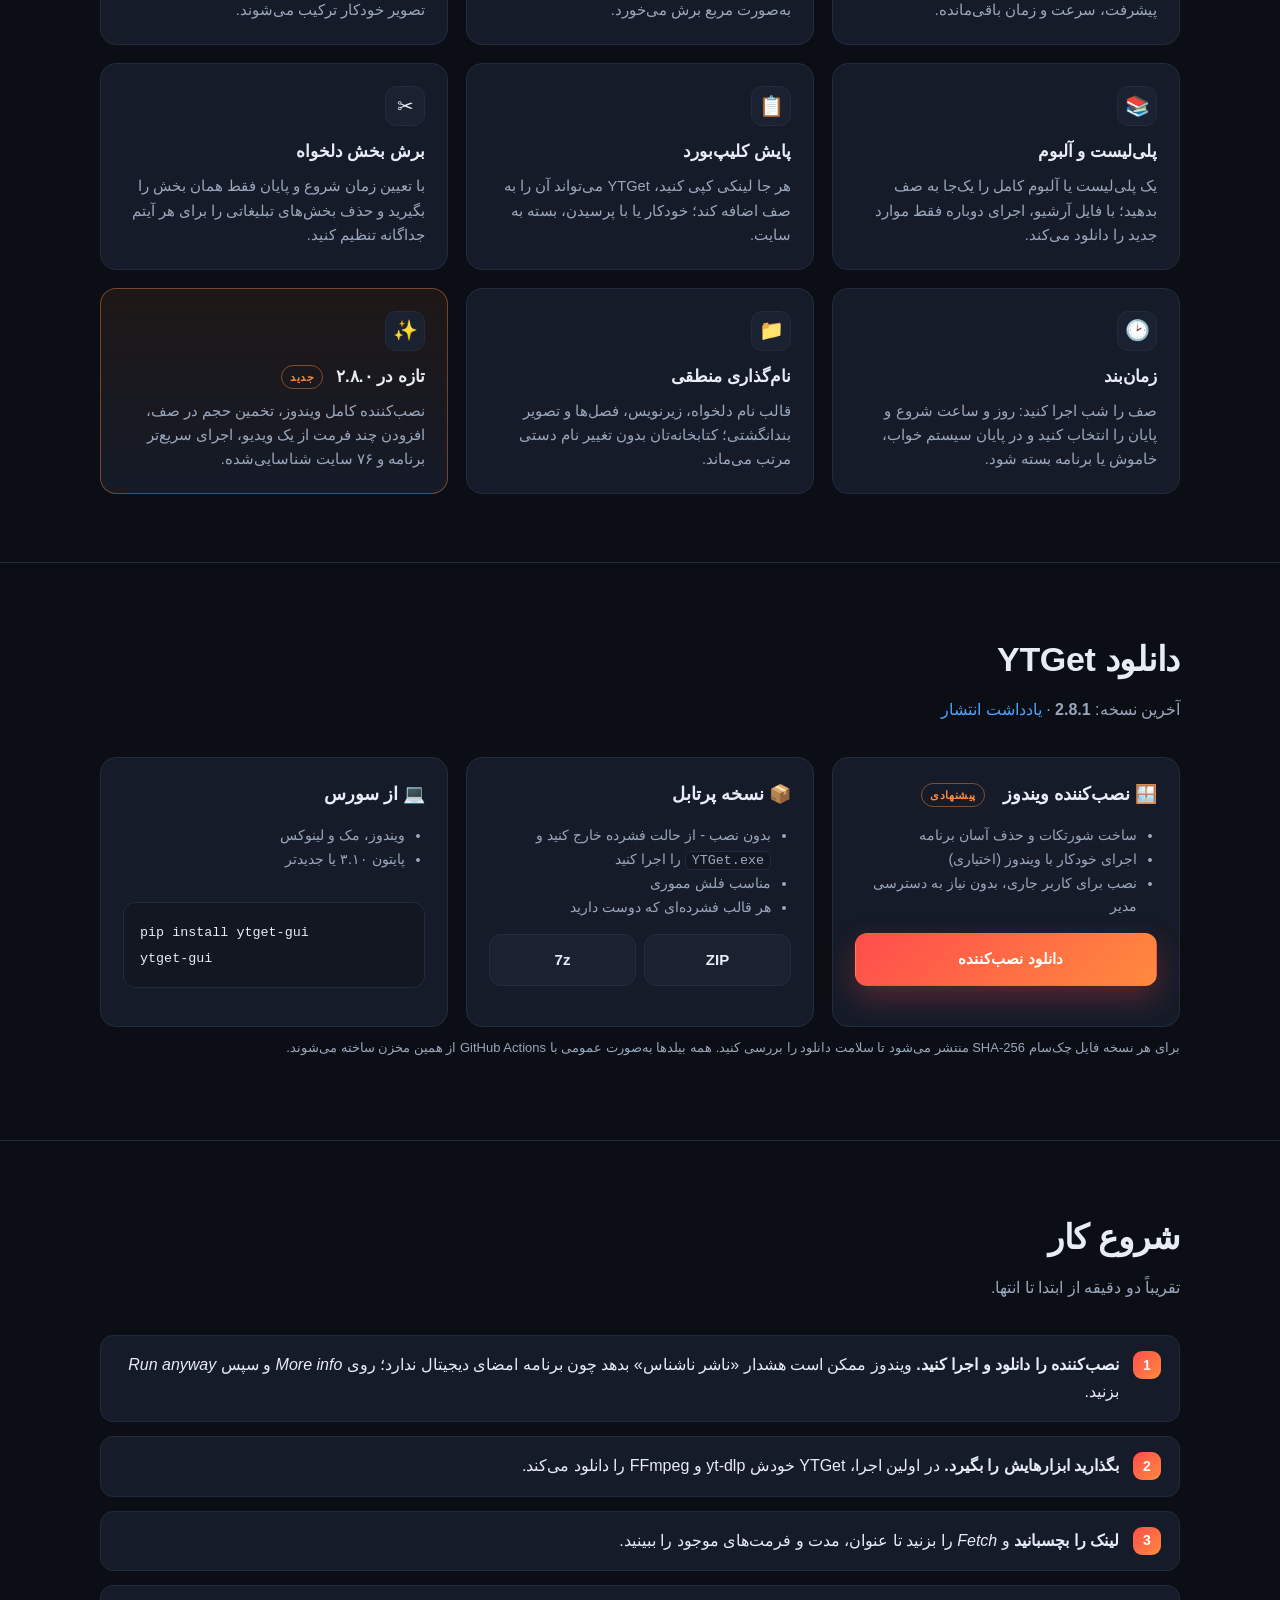
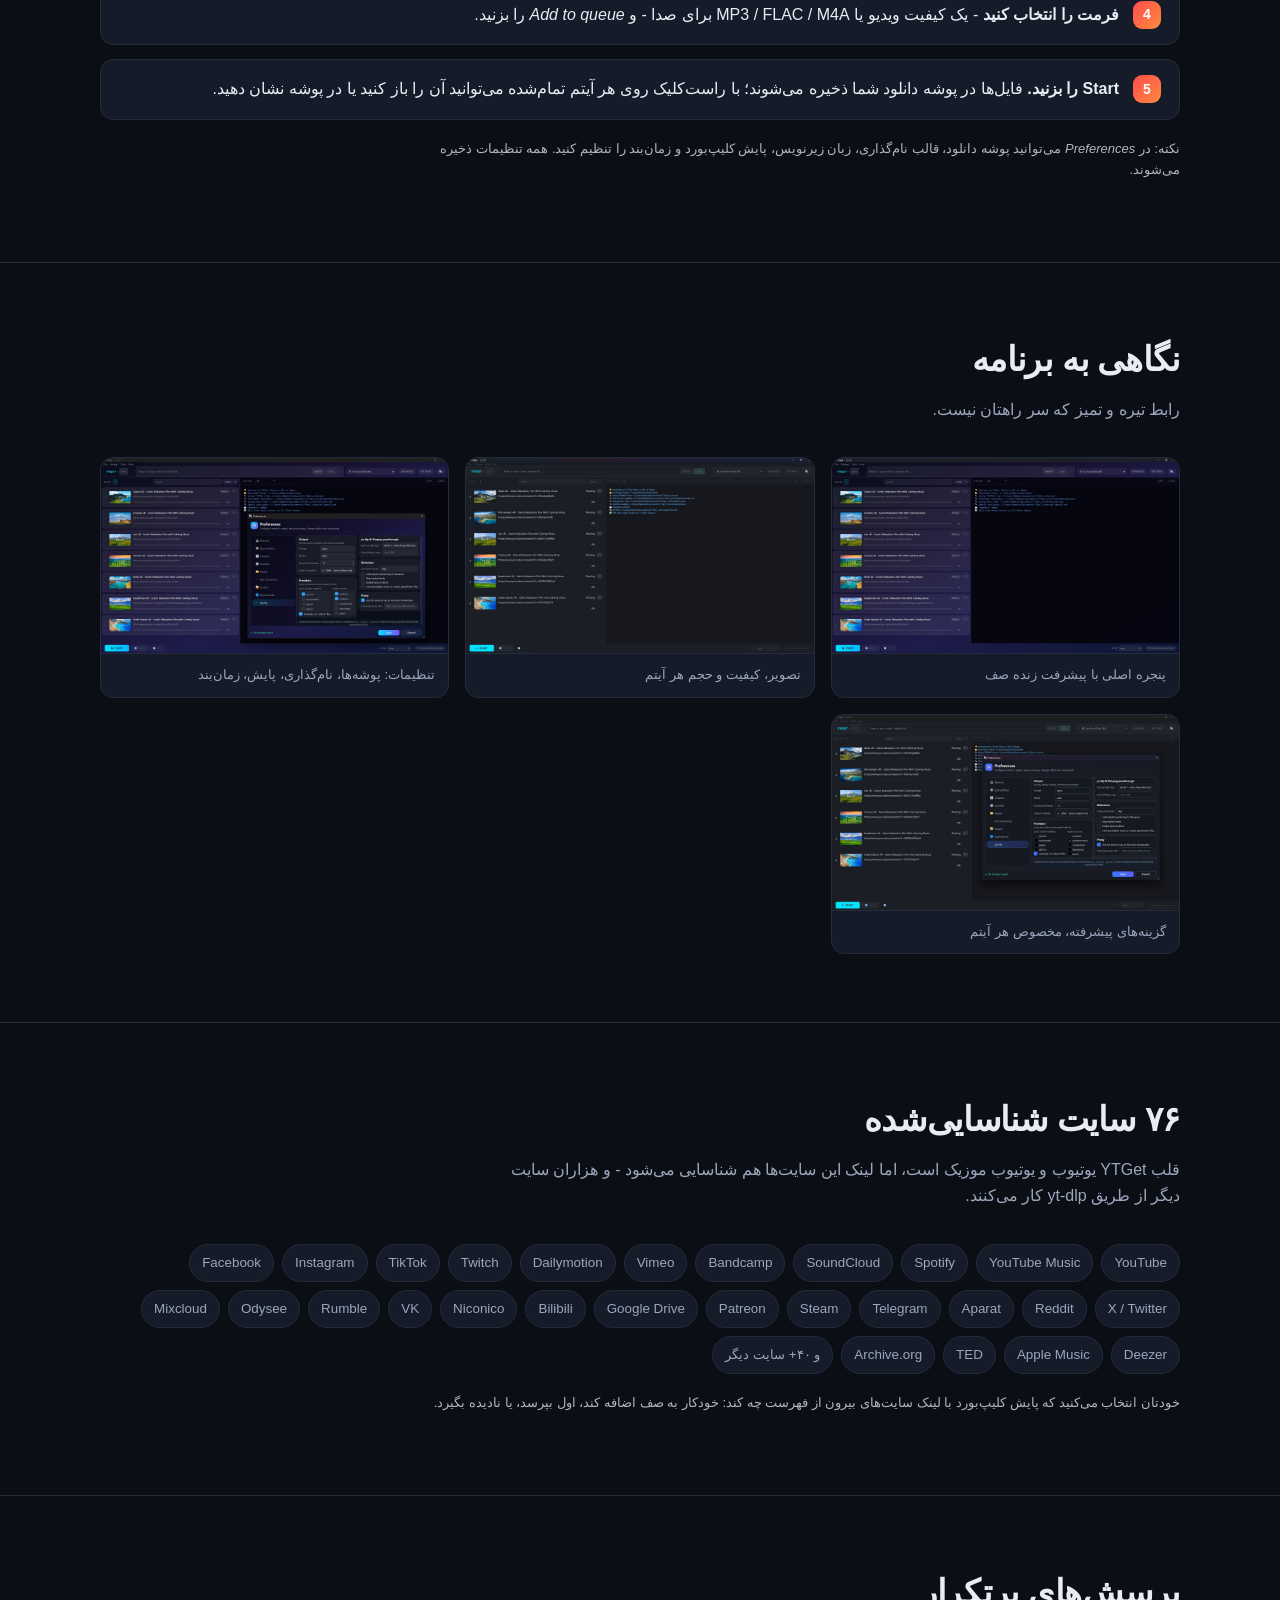
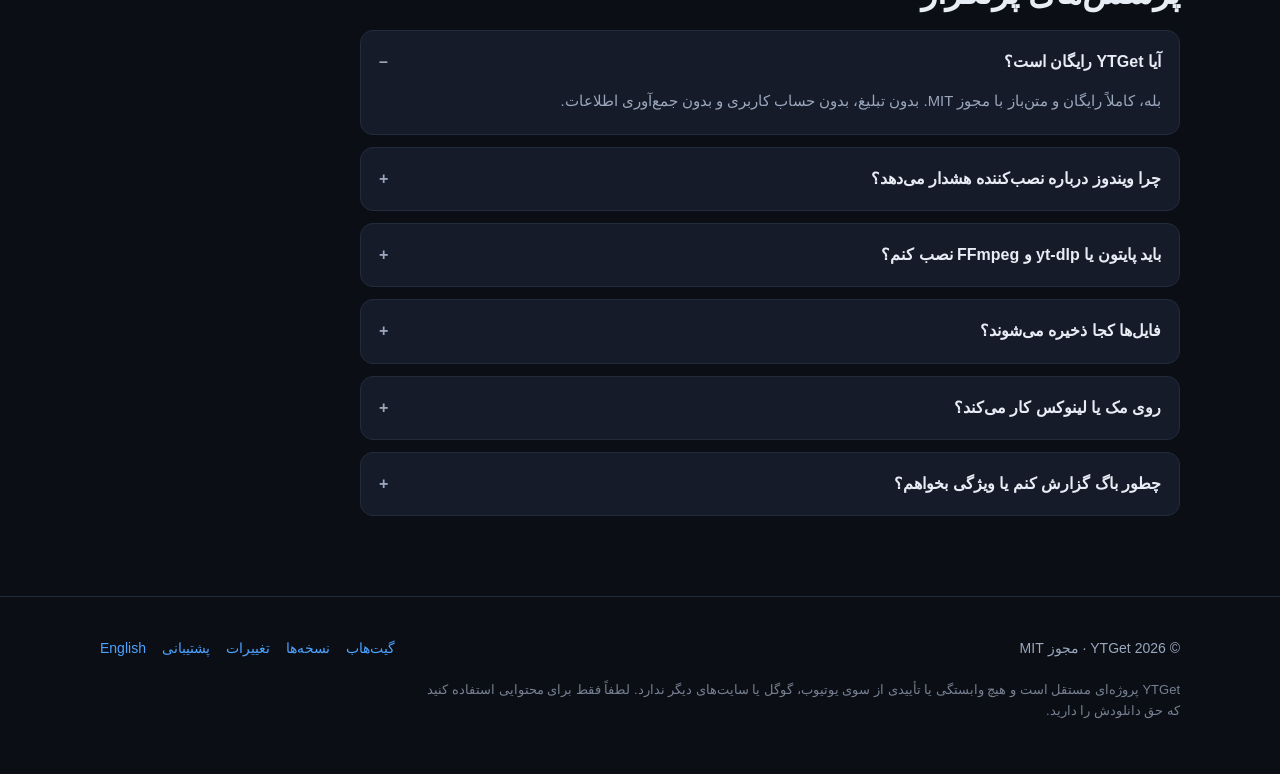
==== commit f2d65e04: "Update Windows installer icon in fa.html" ====
--- a/docs/fa.html
+++ b/docs/fa.html
@@ -122,7 +122,7 @@
     </p>
     <div class="dl-grid">
       <div class="card dl">
-        <div class="os">&#129301; نصب‌کننده ویندوز <span class="tag">پیشنهادی</span></div>
+        <div class="os">&#129695; نصب‌کننده ویندوز <span class="tag">پیشنهادی</span></div>
         <ul>
           <li>ساخت شورتکات و حذف آسان برنامه</li>
           <li>اجرای خودکار با ویندوز (اختیاری)</li>
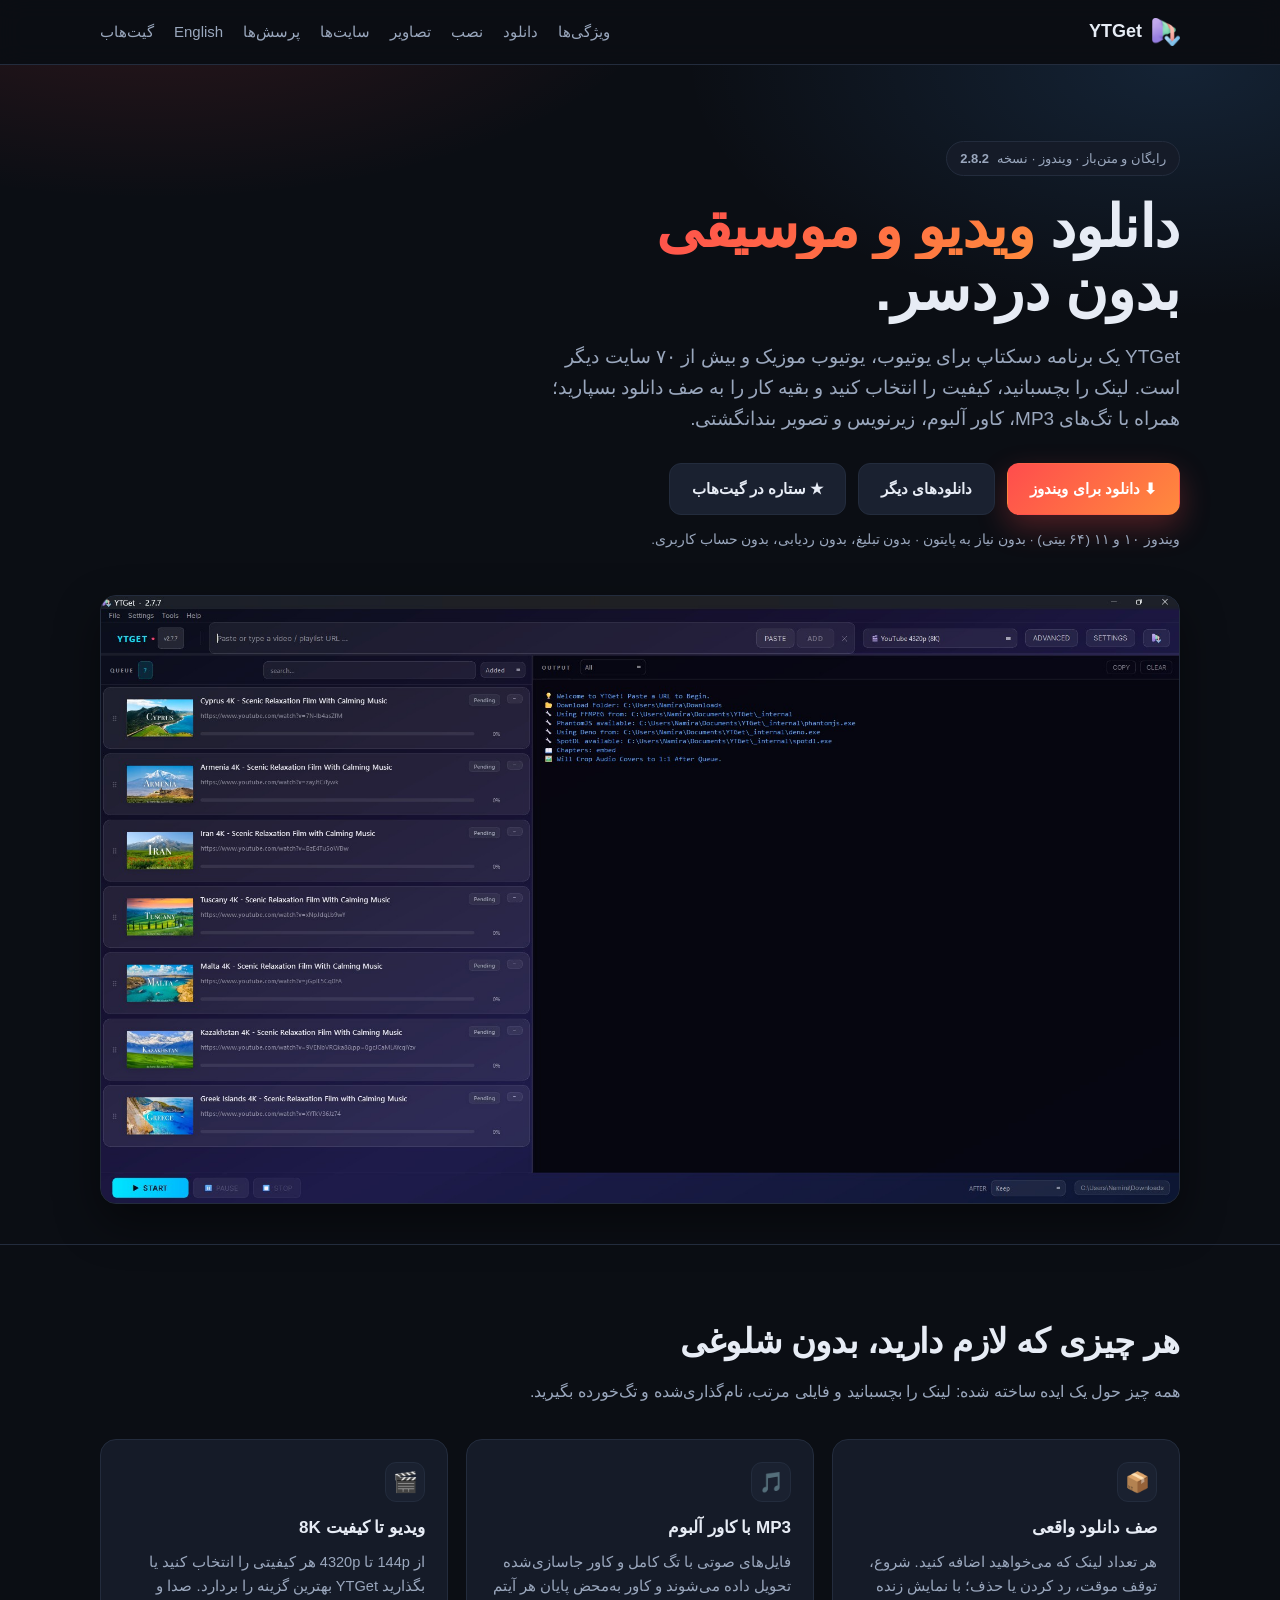
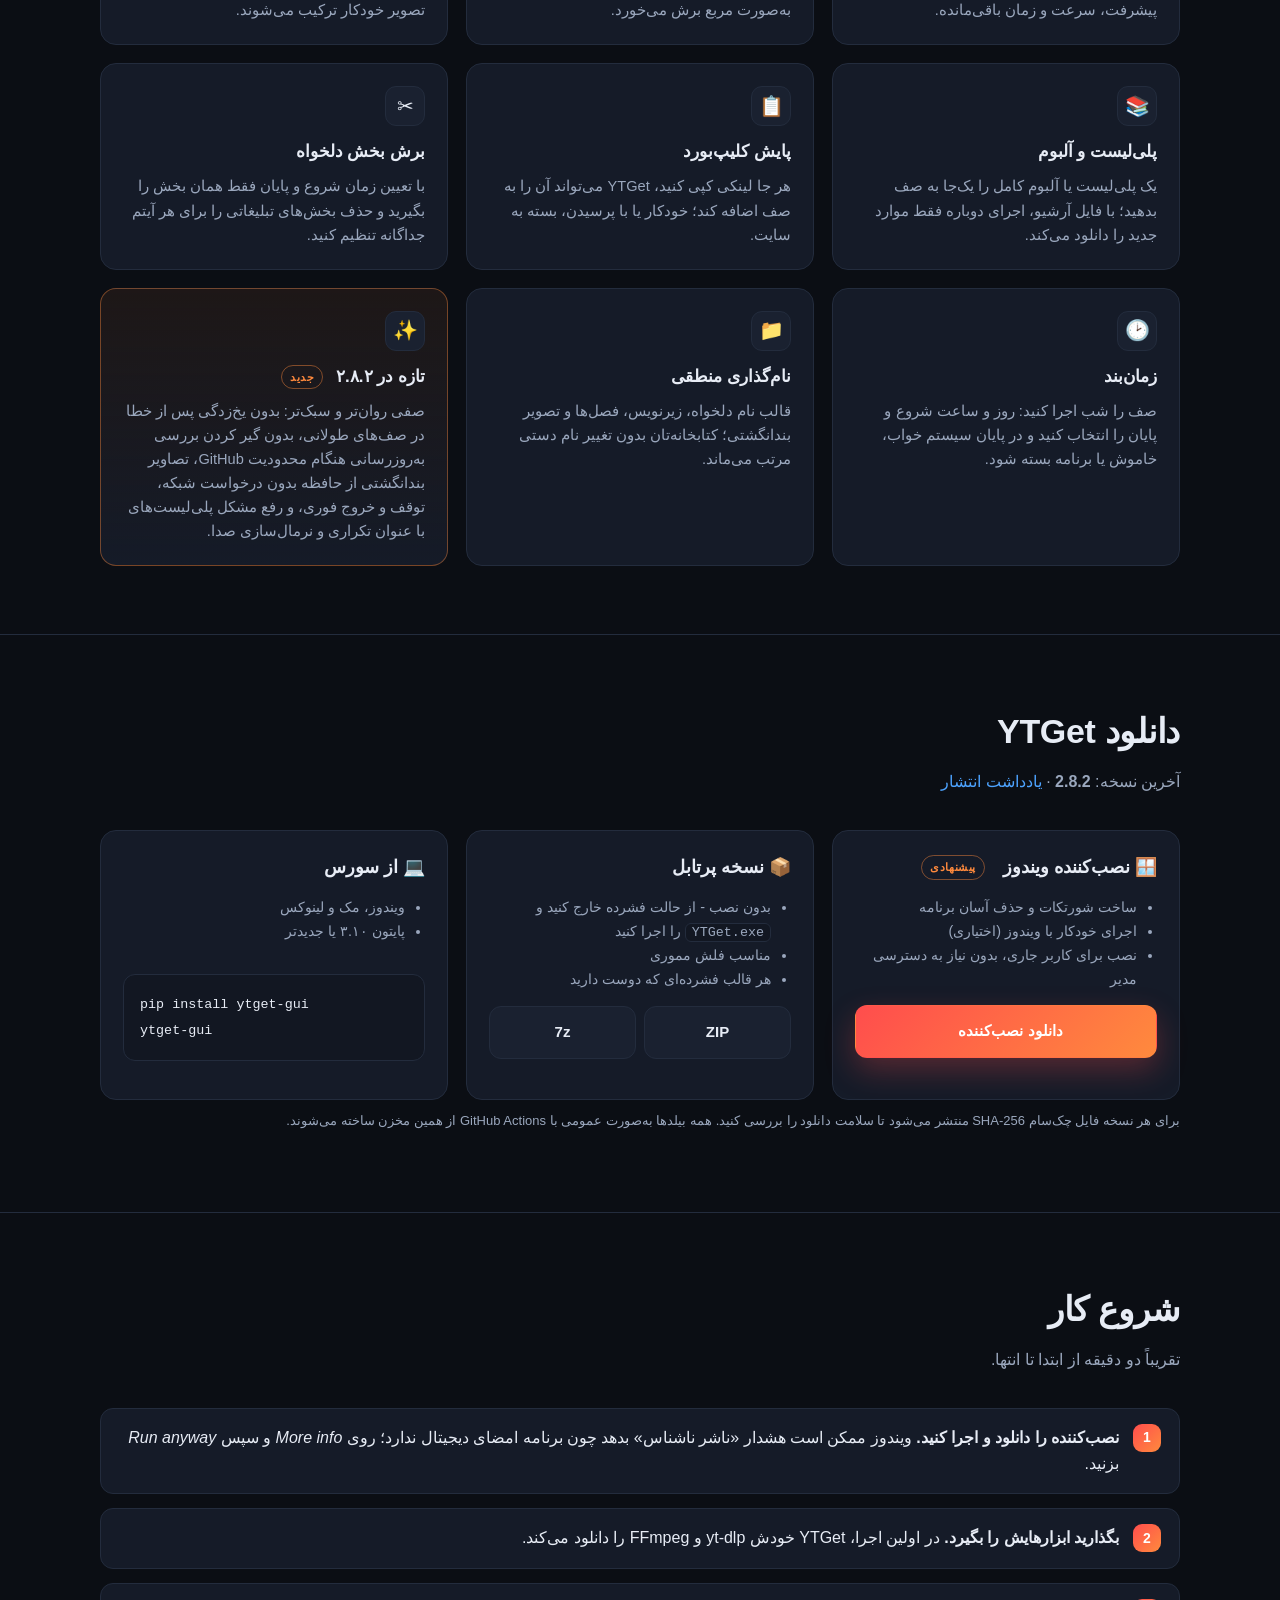
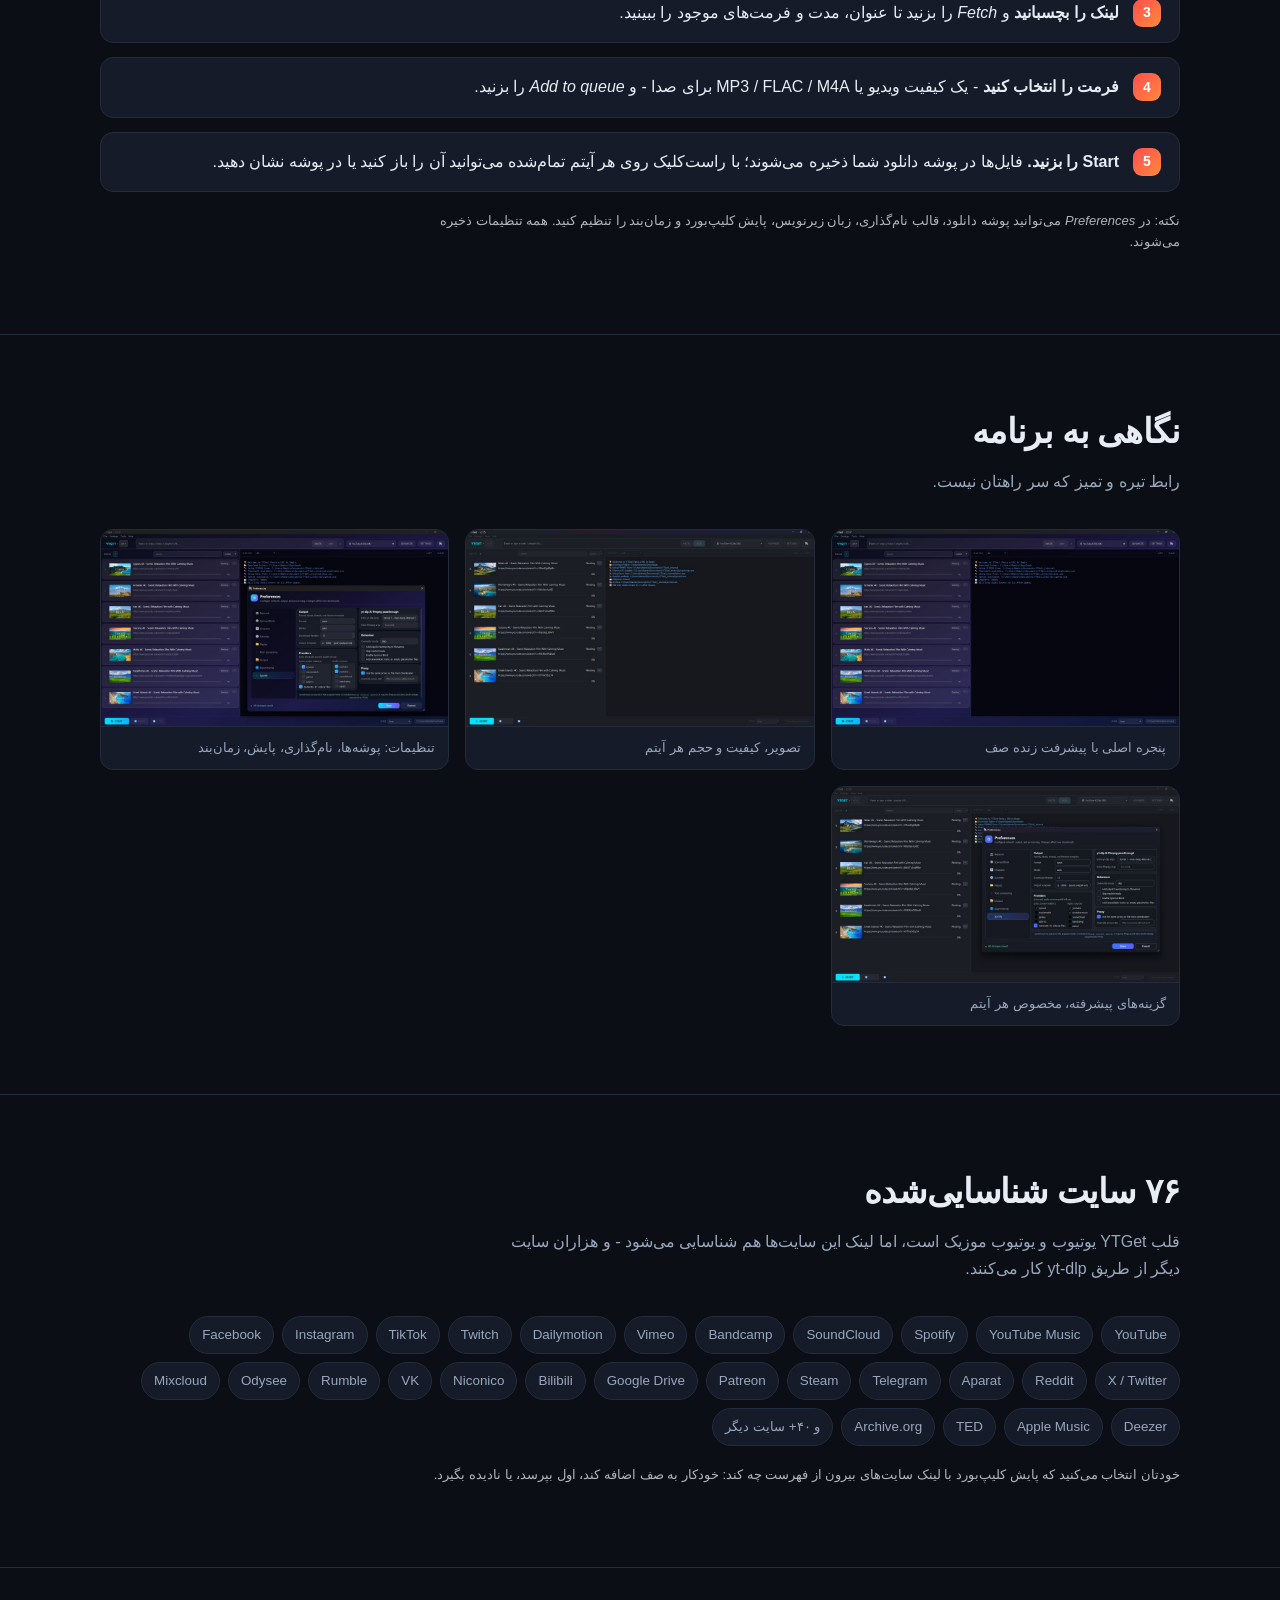
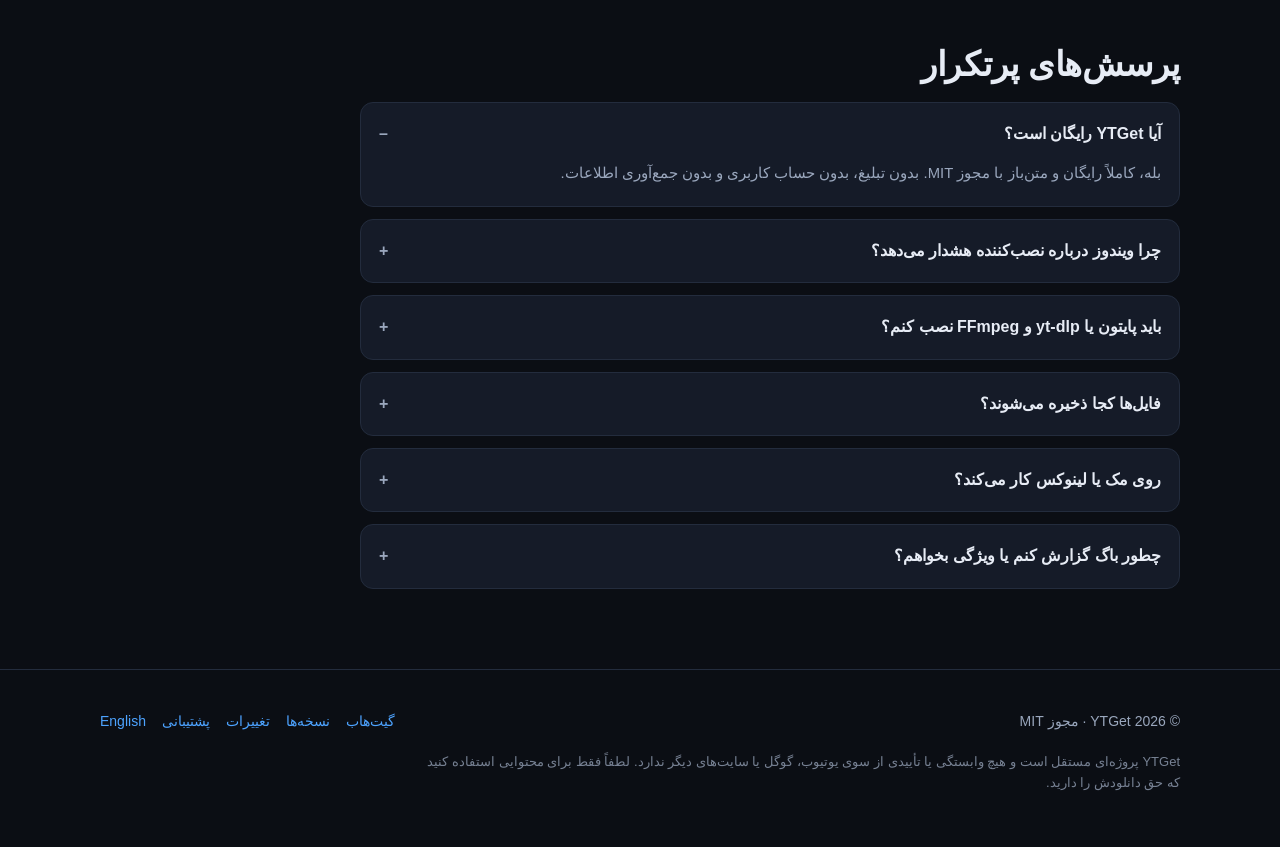
==== commit 60d12b80: "2.8.2" ====
--- a/docs/fa.html
+++ b/docs/fa.html
@@ -37,7 +37,7 @@
 
 <section class="hero" style="border-top:0">
   <div class="wrap">
-    <span class="pill">رایگان و متن‌باز &middot; ویندوز &middot; نسخه <strong data-version>2.8.1</strong></span>
+    <span class="pill">رایگان و متن‌باز &middot; ویندوز &middot; نسخه <strong data-version>2.8.2</strong></span>
     <h1>دانلود <span>ویدیو و موسیقی</span><br />بدون دردسر.</h1>
     <p class="lede">
       YTGet یک برنامه دسکتاپ برای یوتیوب، یوتیوب موزیک و بیش از ۷۰ سایت دیگر است.
@@ -105,8 +105,8 @@
       </div>
       <div class="card new">
         <div class="ico">&#10024;</div>
-        <h3>تازه در ۲.۸.۰ <span class="tag">جدید</span></h3>
-        <p>نصب‌کننده کامل ویندوز، تخمین حجم در صف، افزودن چند فرمت از یک ویدیو، اجرای سریع‌تر برنامه و ۷۶ سایت شناسایی‌شده.</p>
+        <h3>تازه در ۲.۸.۲ <span class="tag">جدید</span></h3>
+        <p>صفی روان‌تر و سبک‌تر: بدون یخ‌زدگی پس از خطا در صف‌های طولانی، بدون گیر کردن بررسی به‌روزرسانی هنگام محدودیت GitHub، تصاویر بندانگشتی از حافظه بدون درخواست شبکه، توقف و خروج فوری، و رفع مشکل پلی‌لیست‌های با عنوان تکراری و نرمال‌سازی صدا.</p>
       </div>
     </div>
   </div>
@@ -116,7 +116,7 @@
   <div class="wrap">
     <h2>دانلود YTGet</h2>
     <p class="sub">
-      آخرین نسخه: <strong data-version>2.8.1</strong>
+      آخرین نسخه: <strong data-version>2.8.2</strong>
       <span data-published></span> &middot;
       <a data-notes-link href="https://github.com/ErfanNamira/ytget-gui/releases/latest">یادداشت انتشار</a>
     </p>
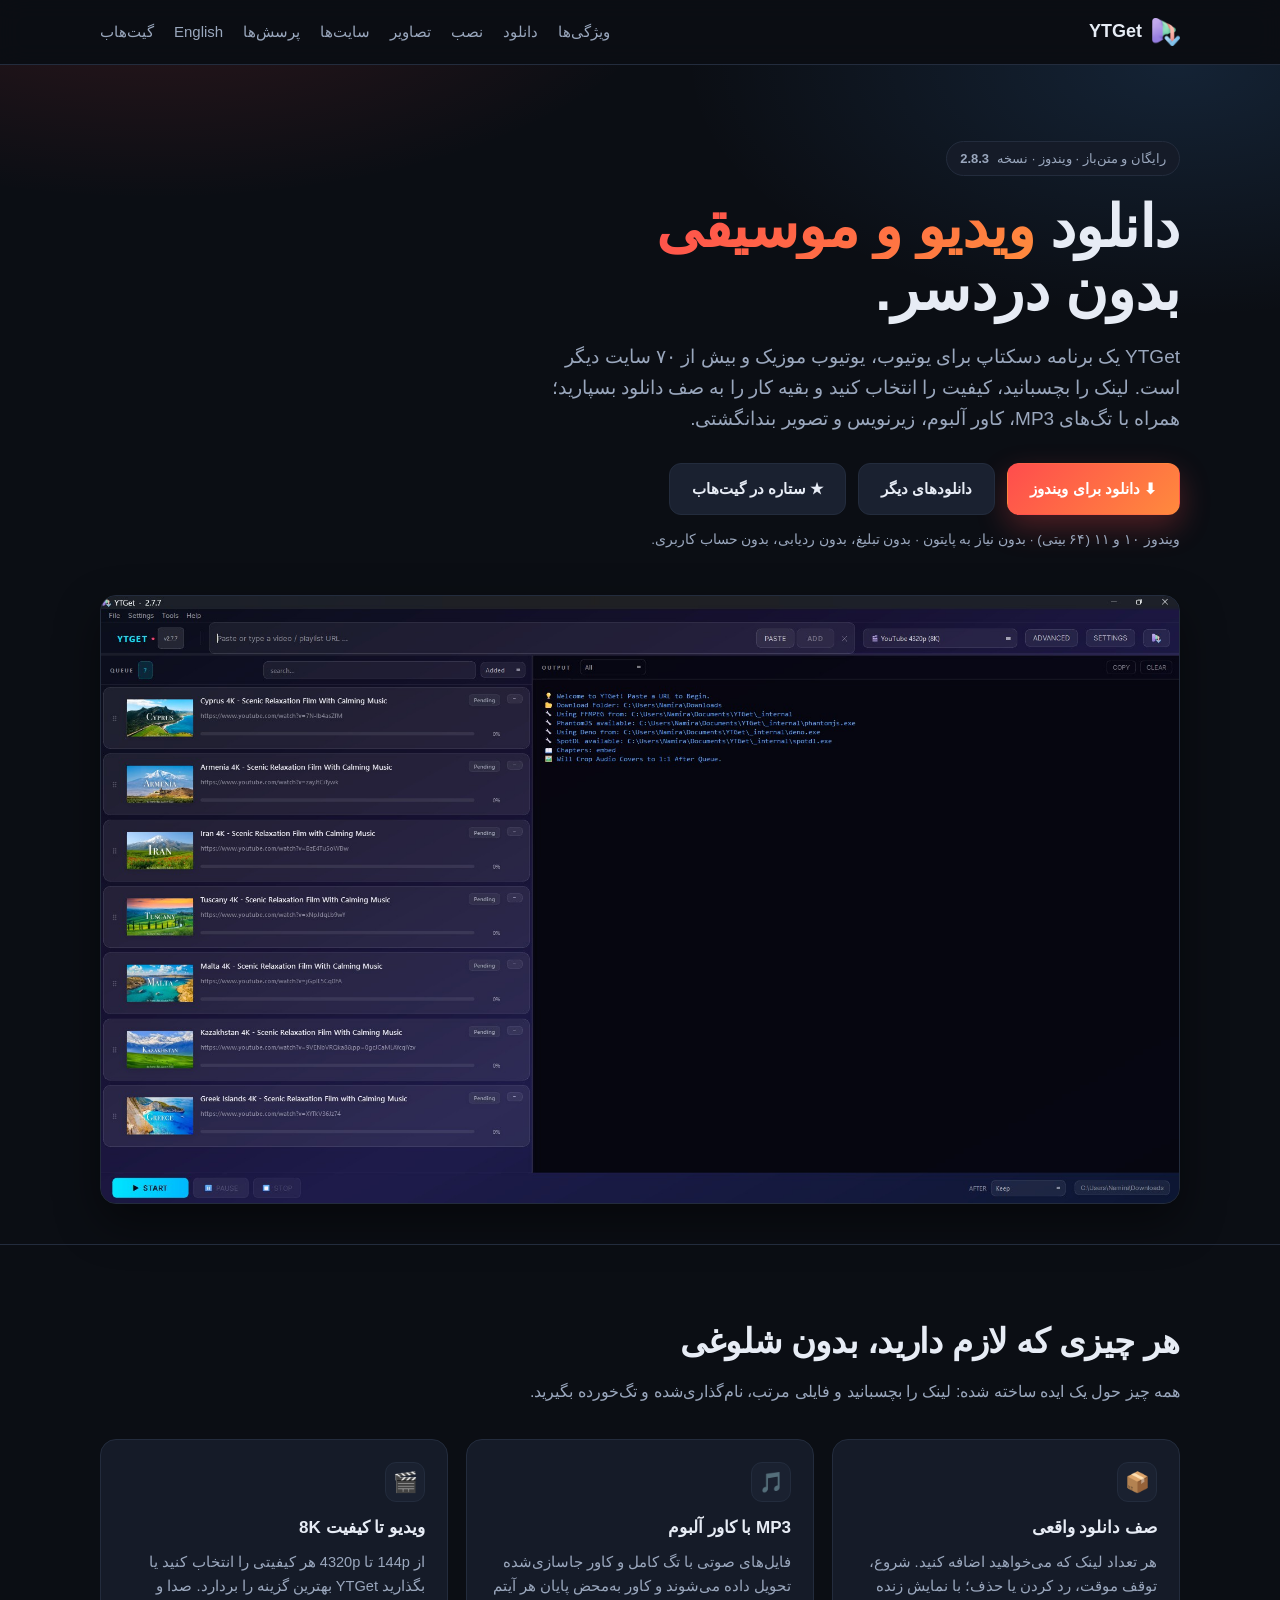
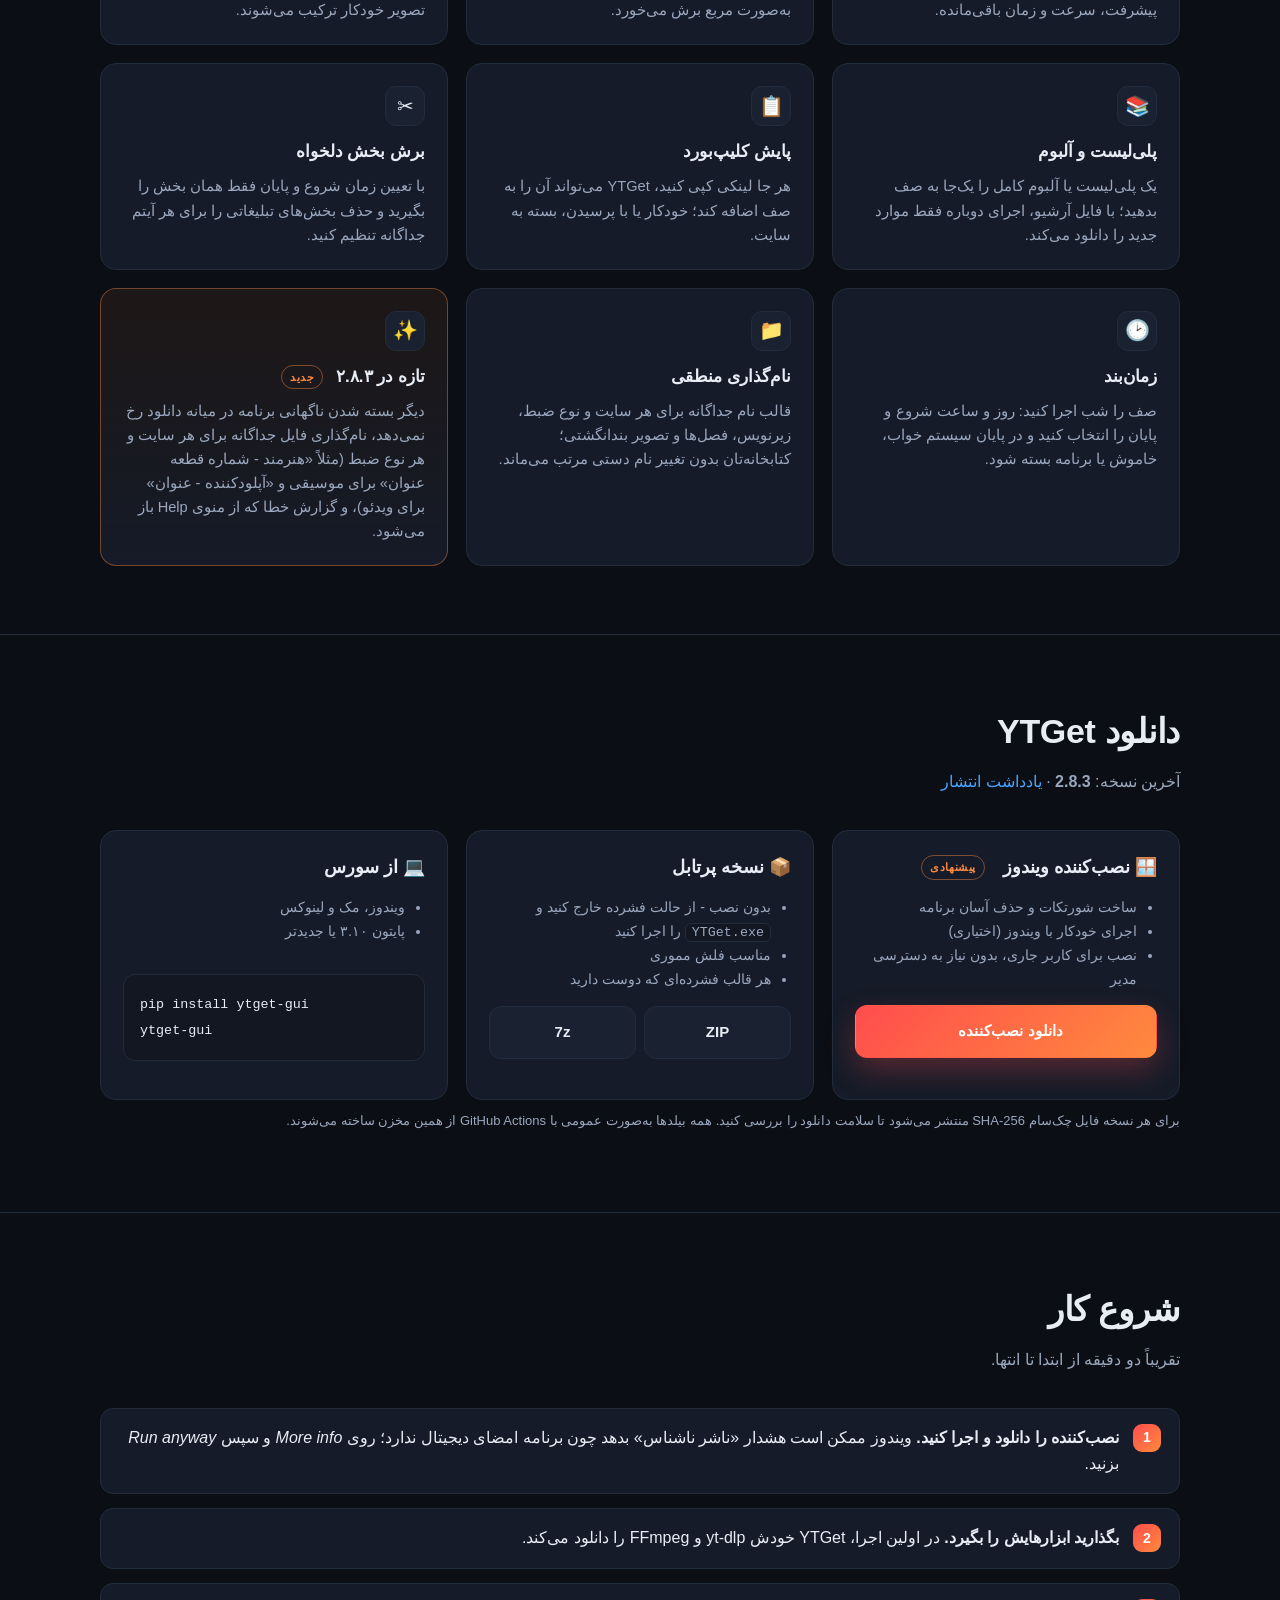
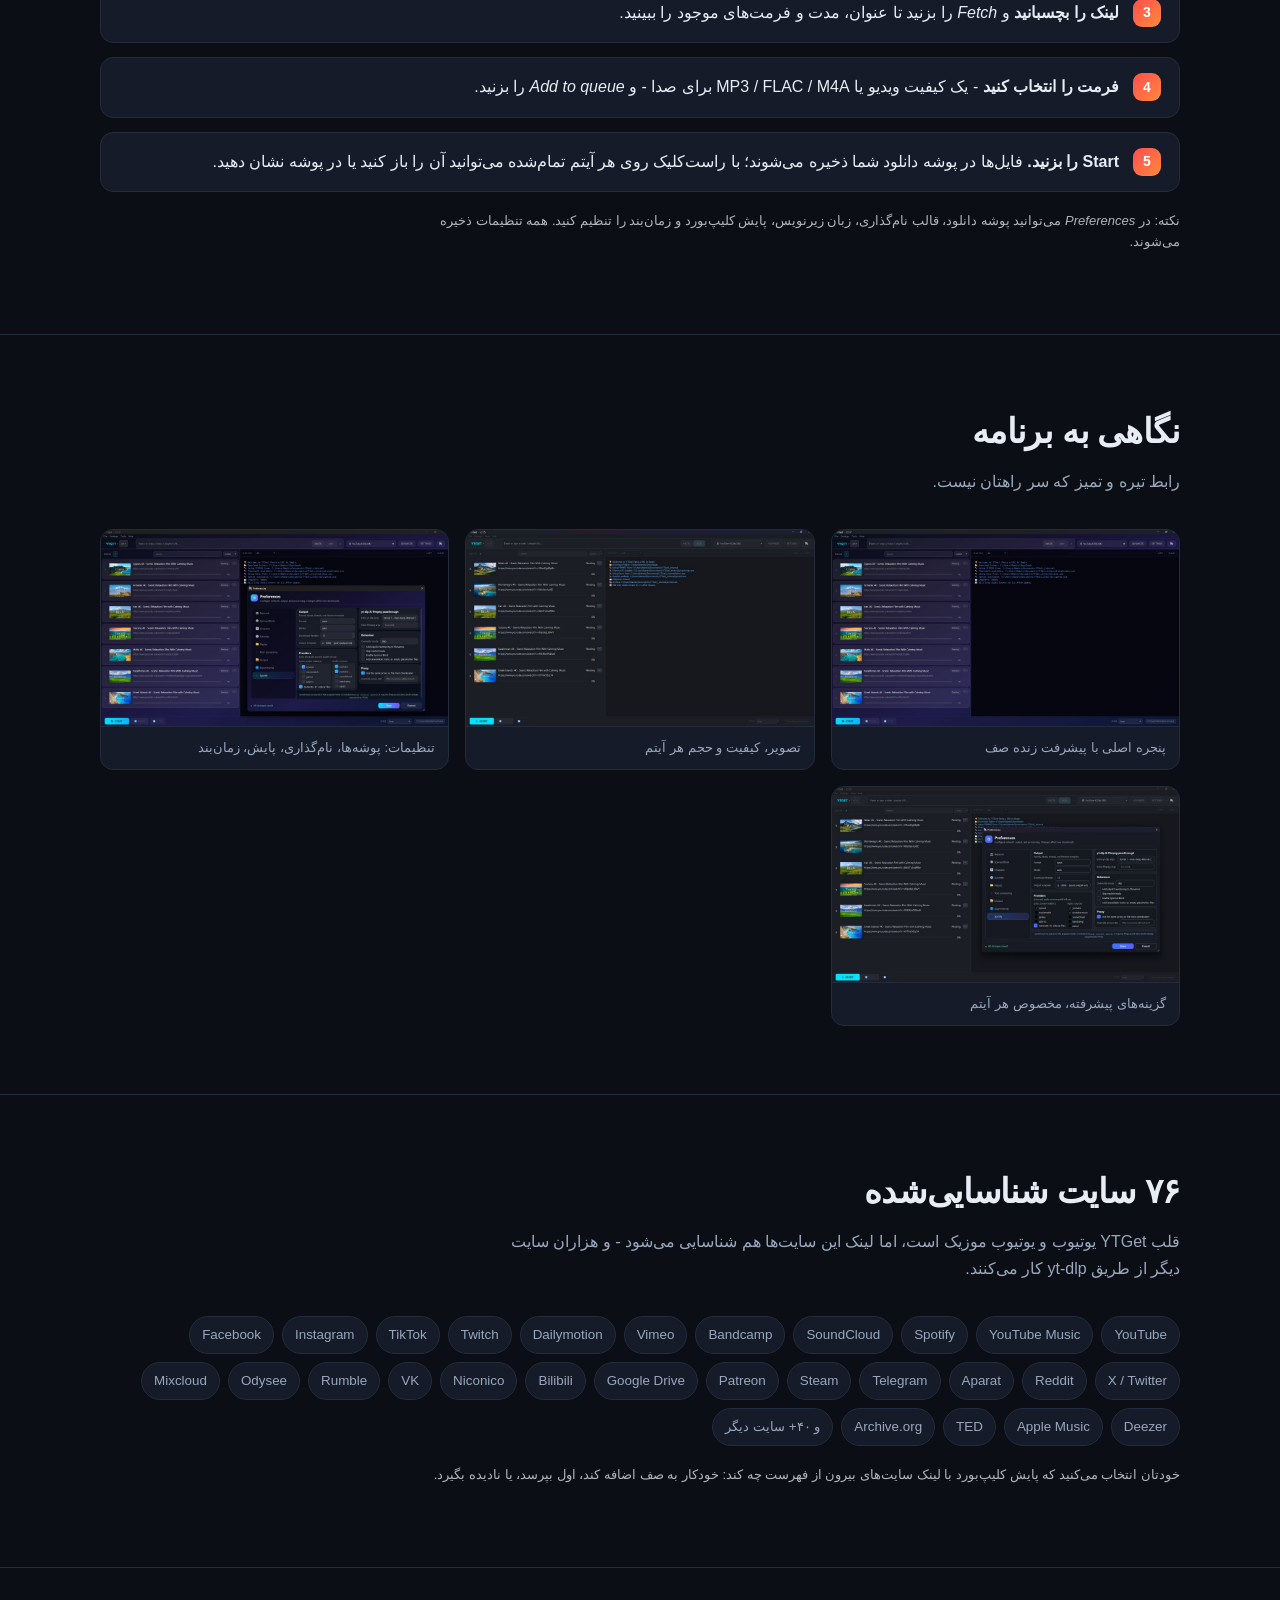
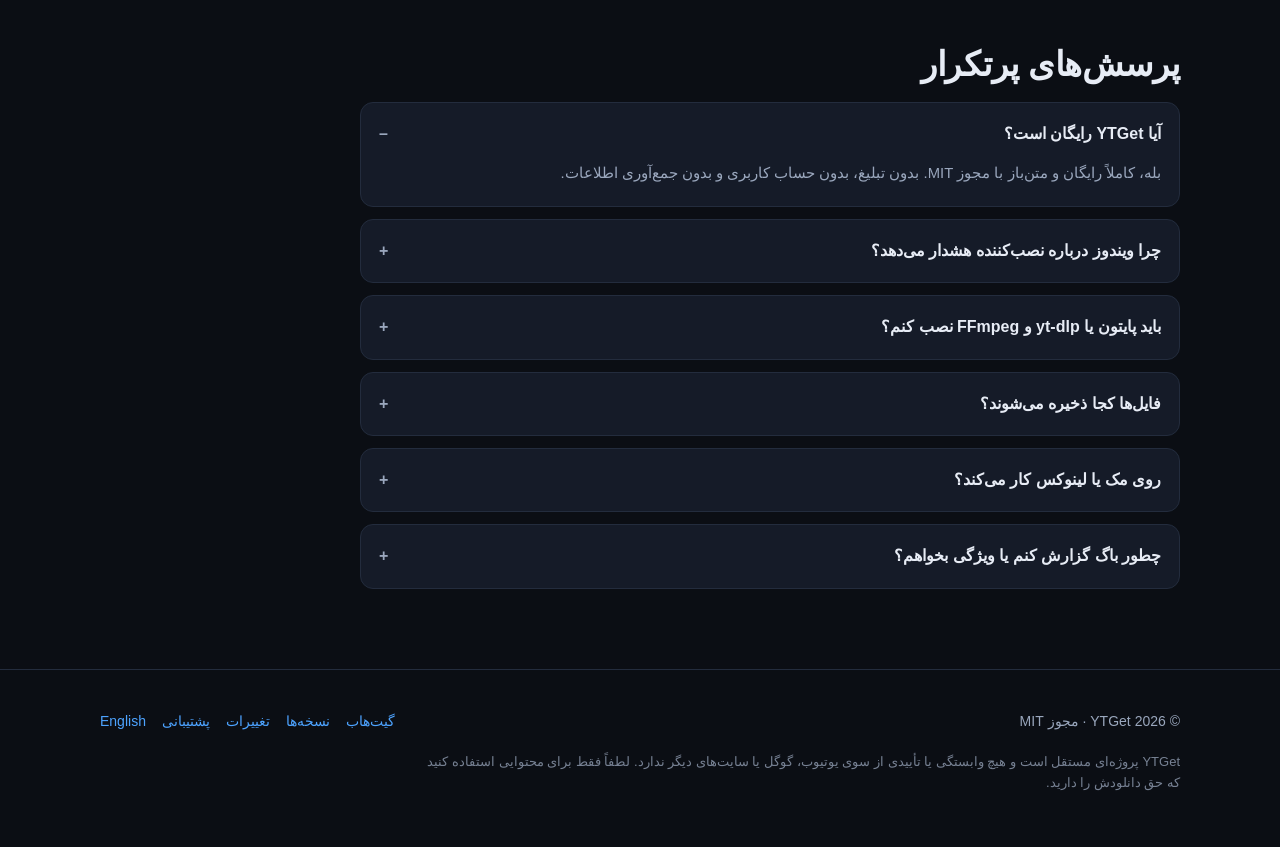
==== commit f9a4c149: "2.8.3" ====
--- a/docs/fa.html
+++ b/docs/fa.html
@@ -37,7 +37,7 @@
 
 <section class="hero" style="border-top:0">
   <div class="wrap">
-    <span class="pill">رایگان و متن‌باز &middot; ویندوز &middot; نسخه <strong data-version>2.8.2</strong></span>
+    <span class="pill">رایگان و متن‌باز &middot; ویندوز &middot; نسخه <strong data-version>2.8.3</strong></span>
     <h1>دانلود <span>ویدیو و موسیقی</span><br />بدون دردسر.</h1>
     <p class="lede">
       YTGet یک برنامه دسکتاپ برای یوتیوب، یوتیوب موزیک و بیش از ۷۰ سایت دیگر است.
@@ -101,12 +101,12 @@
       <div class="card">
         <div class="ico">&#128193;</div>
         <h3>نام‌گذاری منطقی</h3>
-        <p>قالب نام دلخواه، زیرنویس، فصل‌ها و تصویر بندانگشتی؛ کتابخانه‌تان بدون تغییر نام دستی مرتب می‌ماند.</p>
+        <p>قالب نام جداگانه برای هر سایت و نوع ضبط، زیرنویس، فصل‌ها و تصویر بندانگشتی؛ کتابخانه‌تان بدون تغییر نام دستی مرتب می‌ماند.</p>
       </div>
       <div class="card new">
         <div class="ico">&#10024;</div>
-        <h3>تازه در ۲.۸.۲ <span class="tag">جدید</span></h3>
-        <p>صفی روان‌تر و سبک‌تر: بدون یخ‌زدگی پس از خطا در صف‌های طولانی، بدون گیر کردن بررسی به‌روزرسانی هنگام محدودیت GitHub، تصاویر بندانگشتی از حافظه بدون درخواست شبکه، توقف و خروج فوری، و رفع مشکل پلی‌لیست‌های با عنوان تکراری و نرمال‌سازی صدا.</p>
+        <h3>تازه در ۲.۸.۳ <span class="tag">جدید</span></h3>
+        <p>دیگر بسته شدن ناگهانی برنامه در میانه دانلود رخ نمی‌دهد، نام‌گذاری فایل جداگانه برای هر سایت و هر نوع ضبط (مثلاً «هنرمند - شماره قطعه عنوان» برای موسیقی و «آپلودکننده - عنوان» برای ویدئو)، و گزارش خطا که از منوی Help باز می‌شود.</p>
       </div>
     </div>
   </div>
@@ -116,7 +116,7 @@
   <div class="wrap">
     <h2>دانلود YTGet</h2>
     <p class="sub">
-      آخرین نسخه: <strong data-version>2.8.2</strong>
+      آخرین نسخه: <strong data-version>2.8.3</strong>
       <span data-published></span> &middot;
       <a data-notes-link href="https://github.com/ErfanNamira/ytget-gui/releases/latest">یادداشت انتشار</a>
     </p>
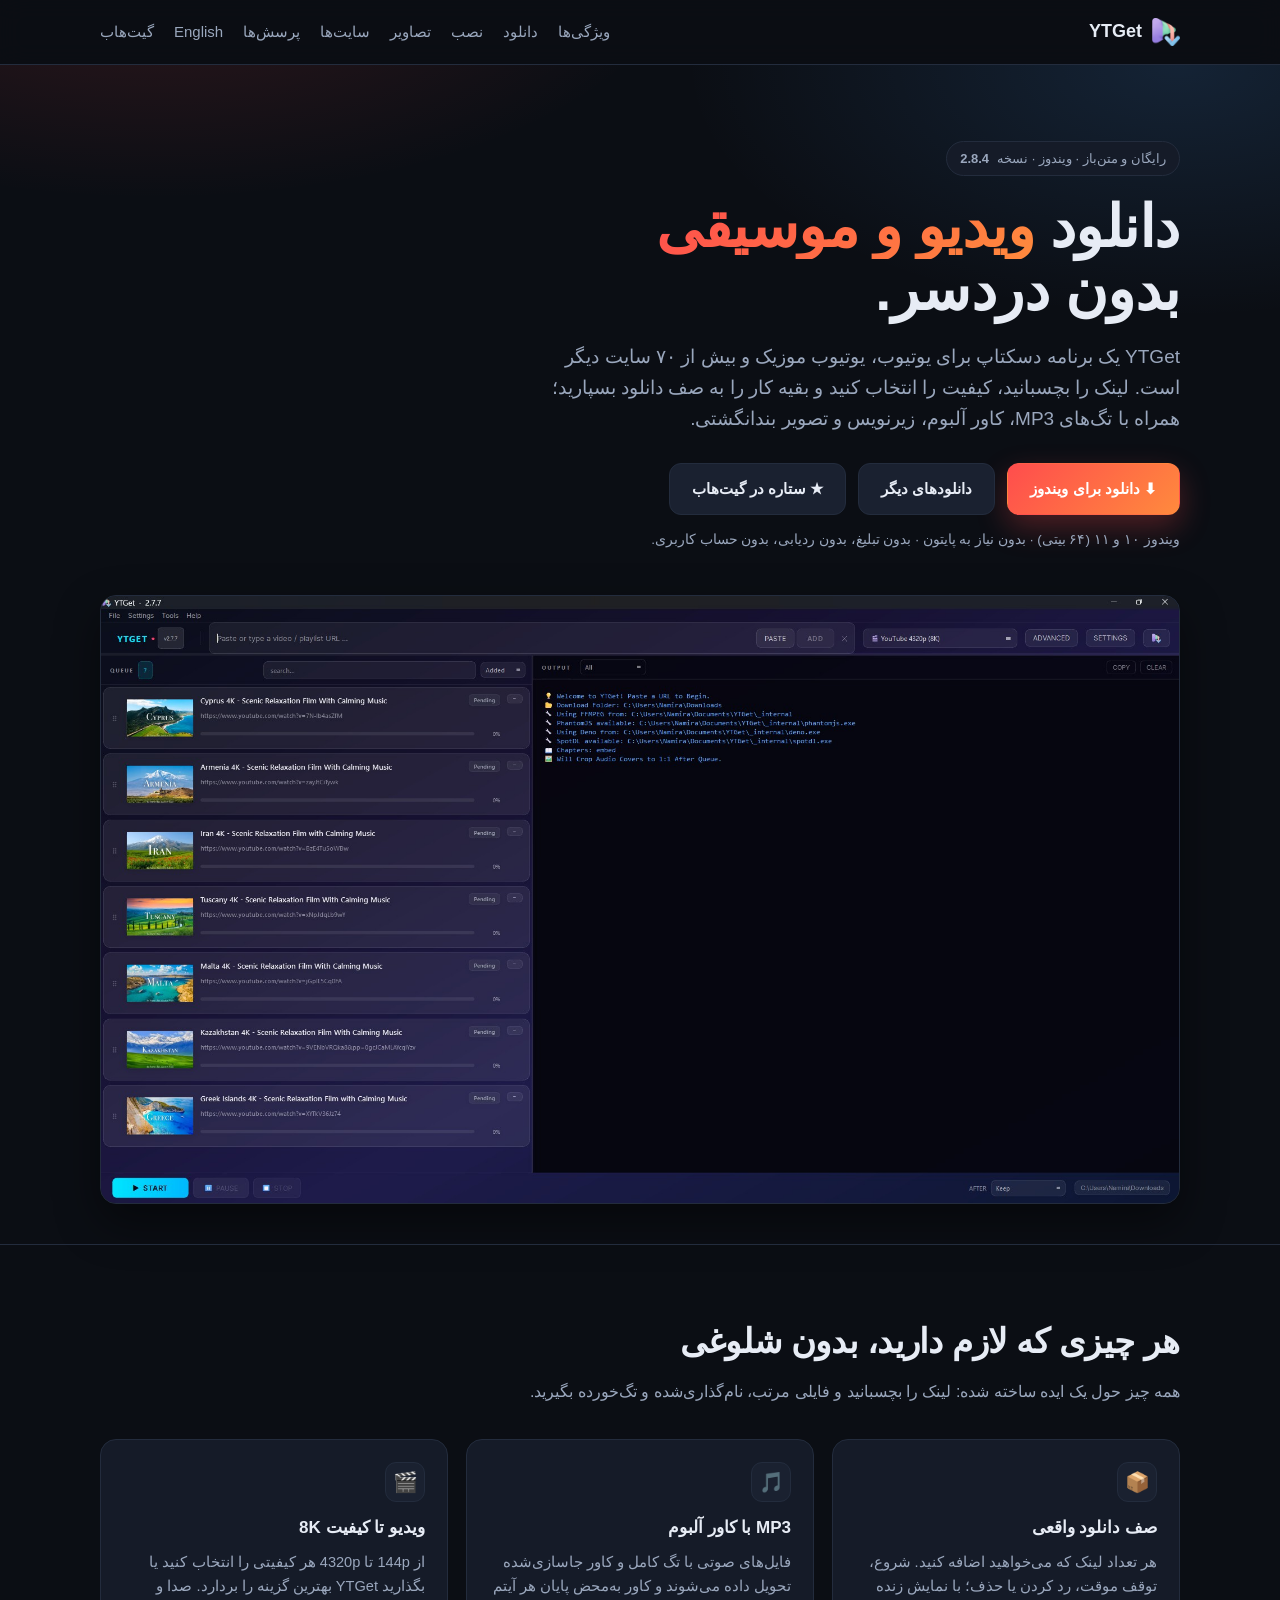
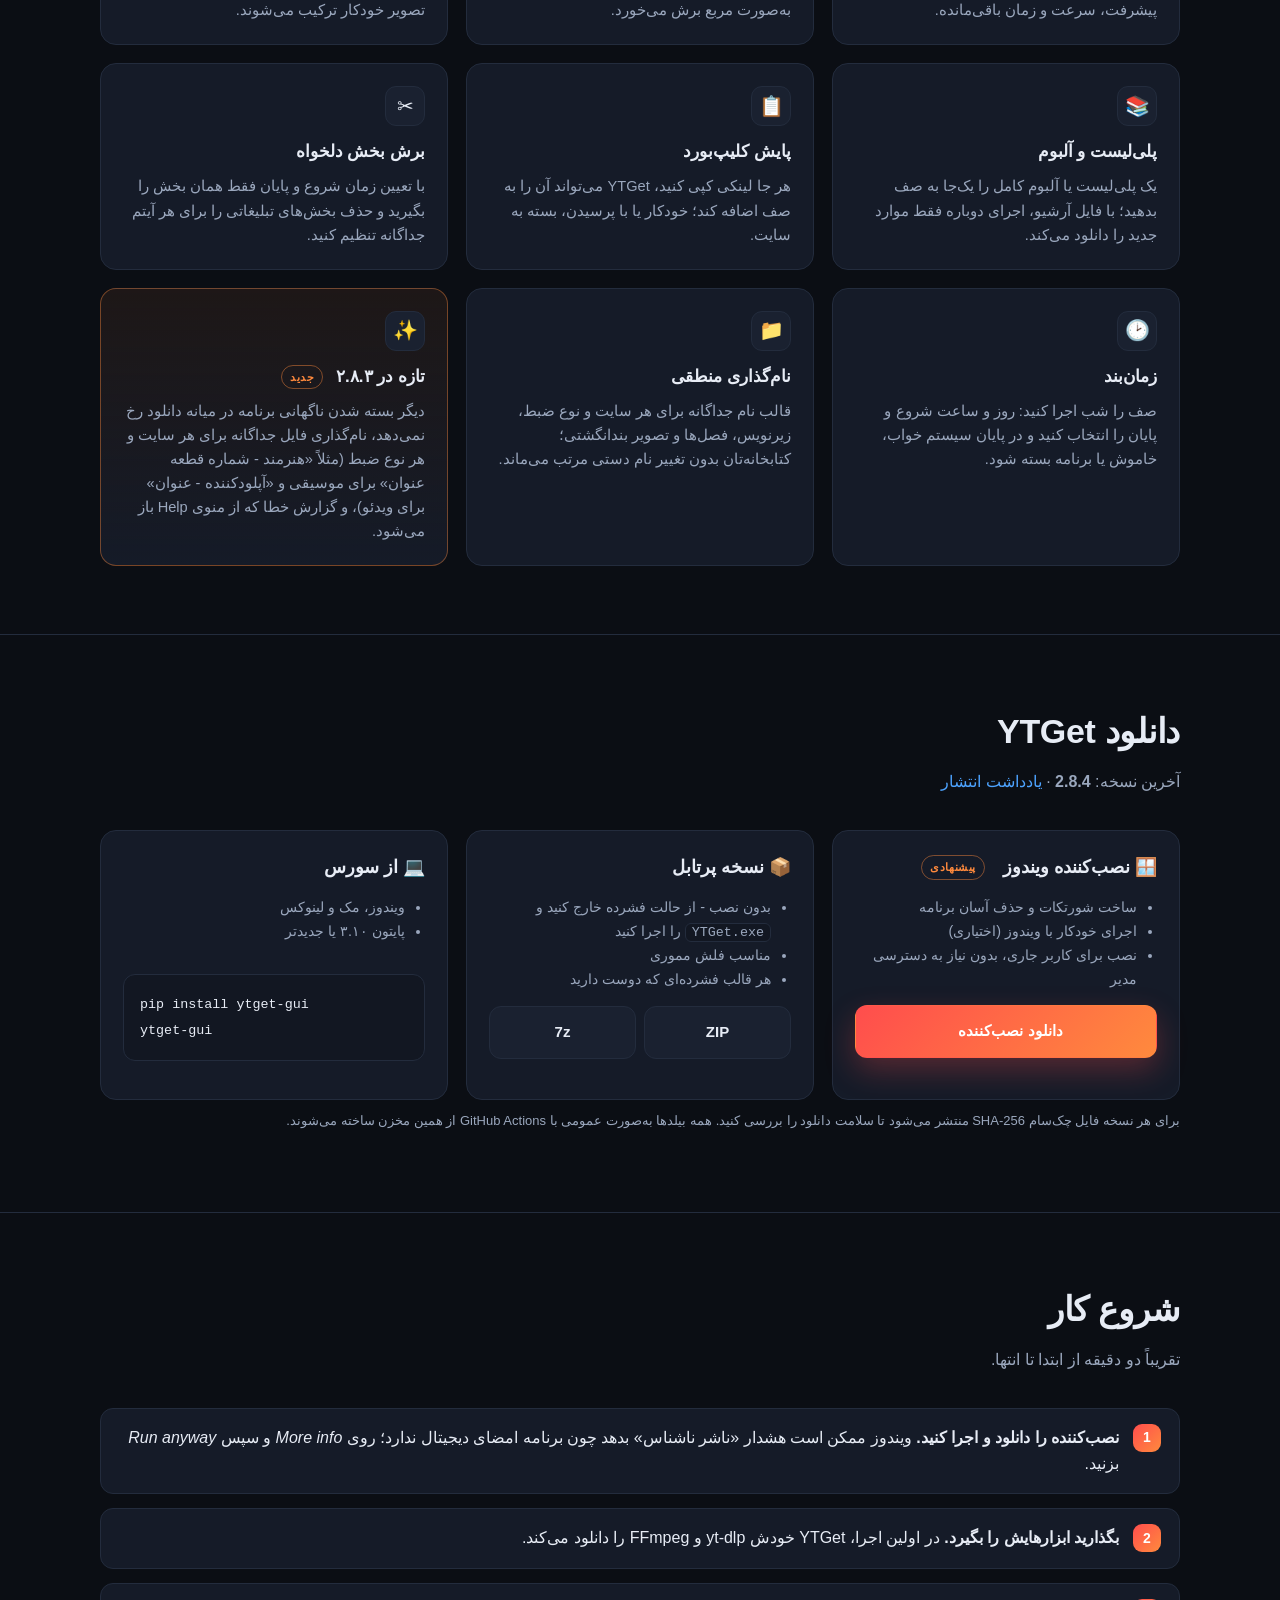
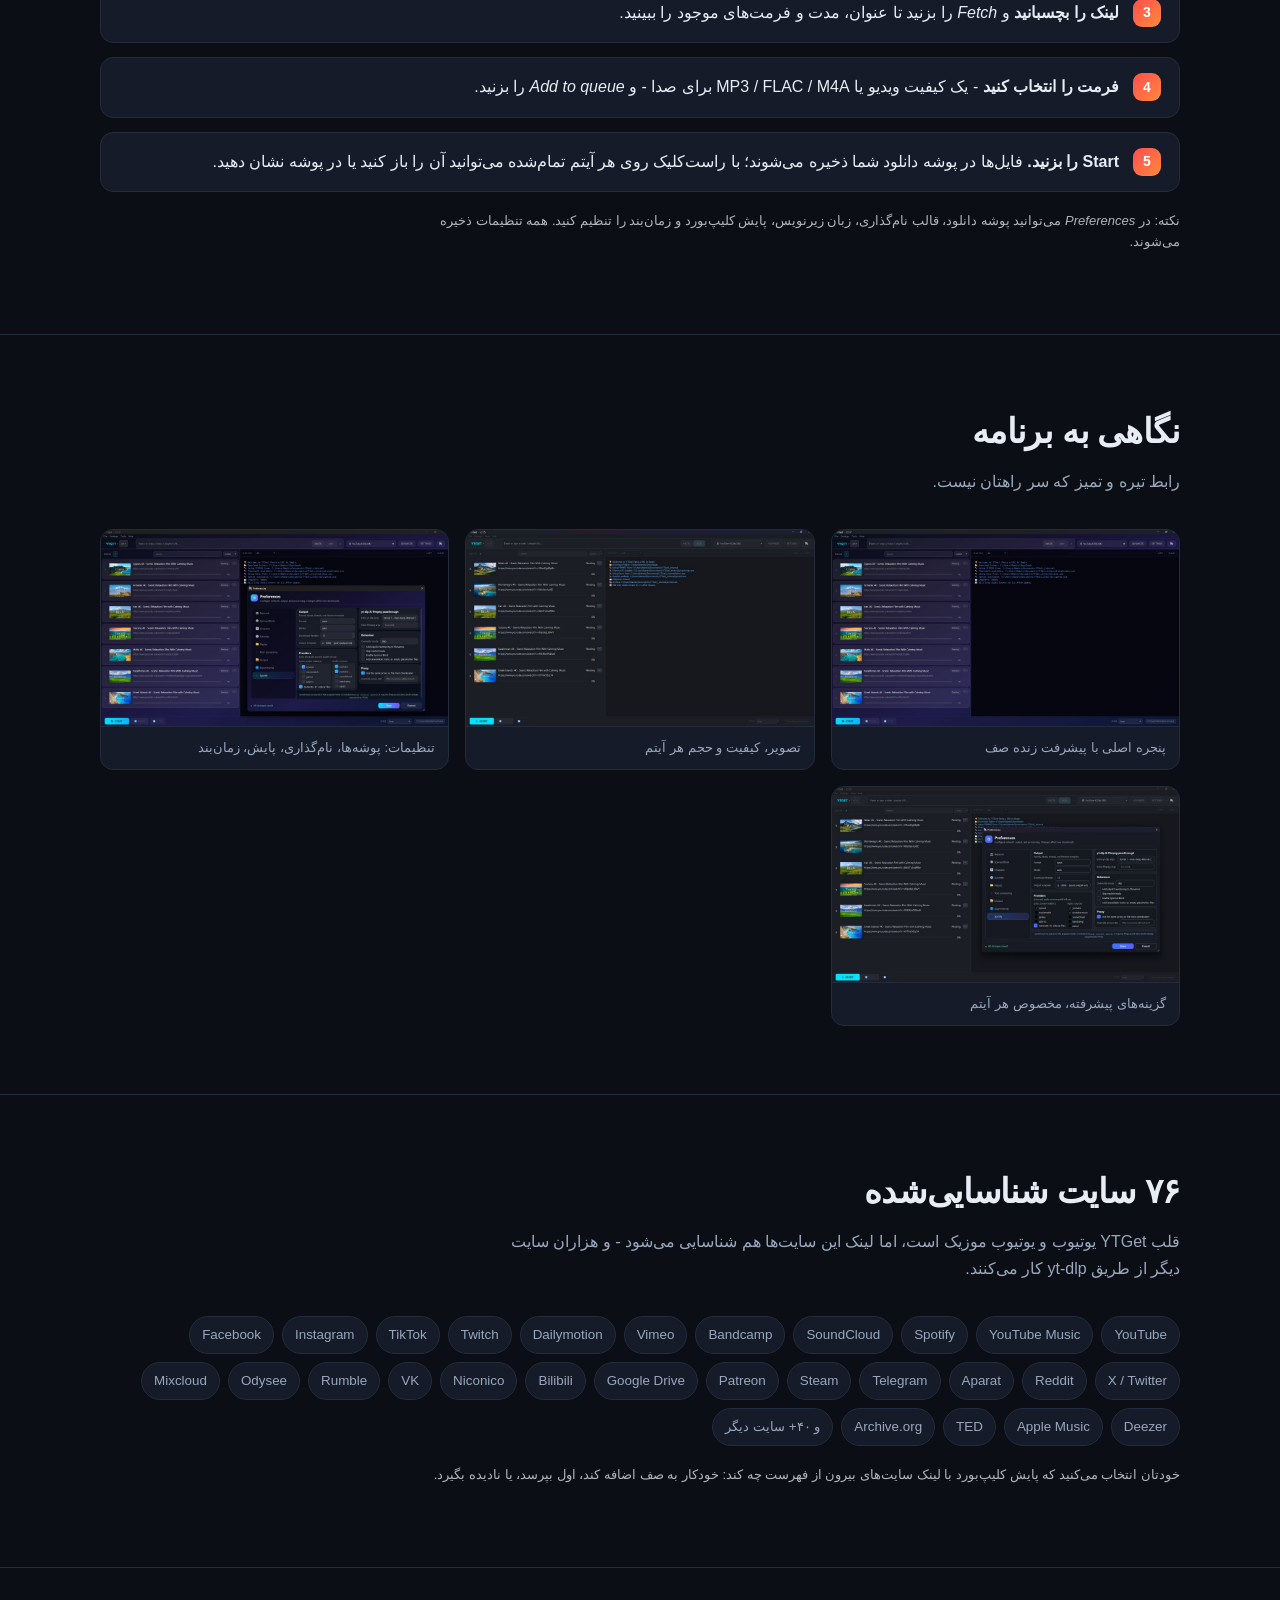
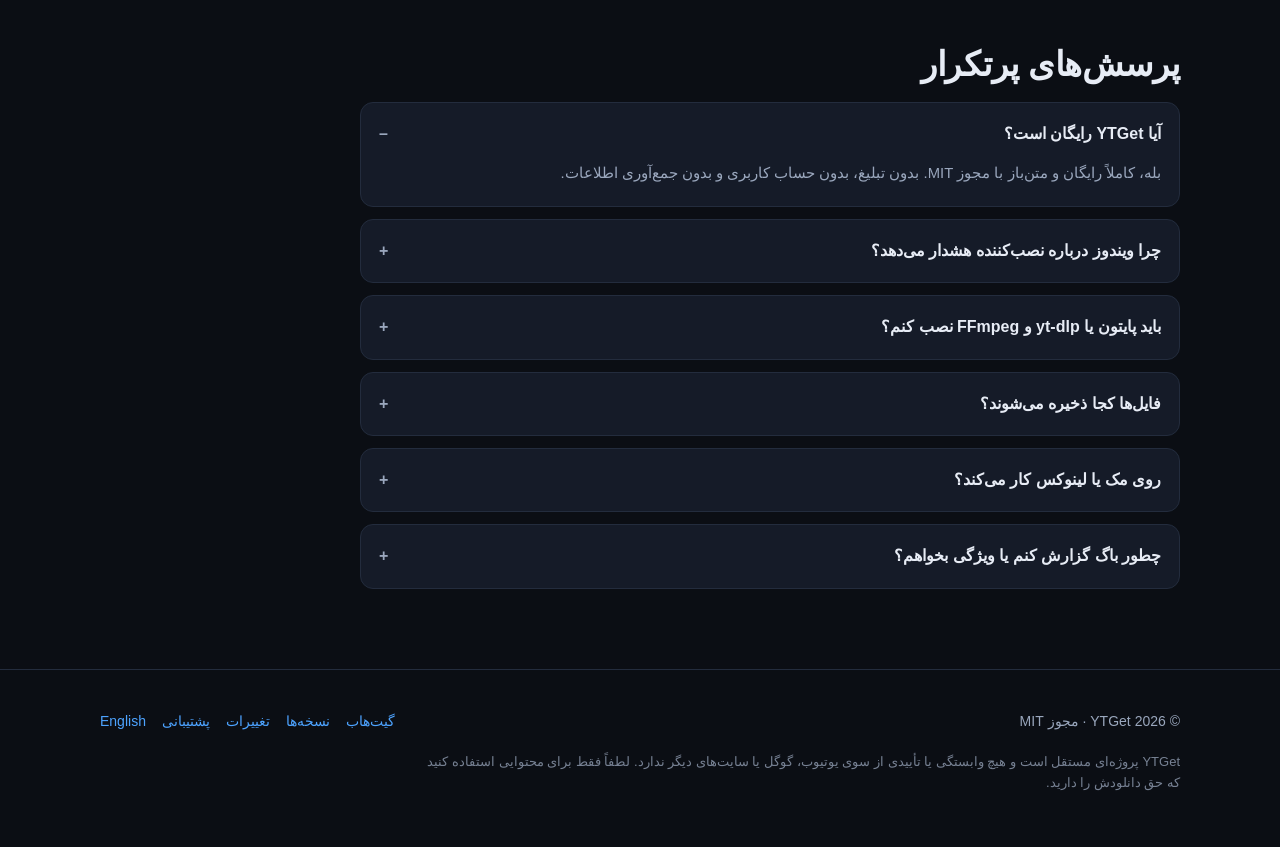
==== commit 053f60b5: "2.8.4" ====
--- a/docs/fa.html
+++ b/docs/fa.html
@@ -37,7 +37,7 @@
 
 <section class="hero" style="border-top:0">
   <div class="wrap">
-    <span class="pill">رایگان و متن‌باز &middot; ویندوز &middot; نسخه <strong data-version>2.8.3</strong></span>
+    <span class="pill">رایگان و متن‌باز &middot; ویندوز &middot; نسخه <strong data-version>2.8.4</strong></span>
     <h1>دانلود <span>ویدیو و موسیقی</span><br />بدون دردسر.</h1>
     <p class="lede">
       YTGet یک برنامه دسکتاپ برای یوتیوب، یوتیوب موزیک و بیش از ۷۰ سایت دیگر است.
@@ -116,7 +116,7 @@
   <div class="wrap">
     <h2>دانلود YTGet</h2>
     <p class="sub">
-      آخرین نسخه: <strong data-version>2.8.3</strong>
+      آخرین نسخه: <strong data-version>2.8.4</strong>
       <span data-published></span> &middot;
       <a data-notes-link href="https://github.com/ErfanNamira/ytget-gui/releases/latest">یادداشت انتشار</a>
     </p>
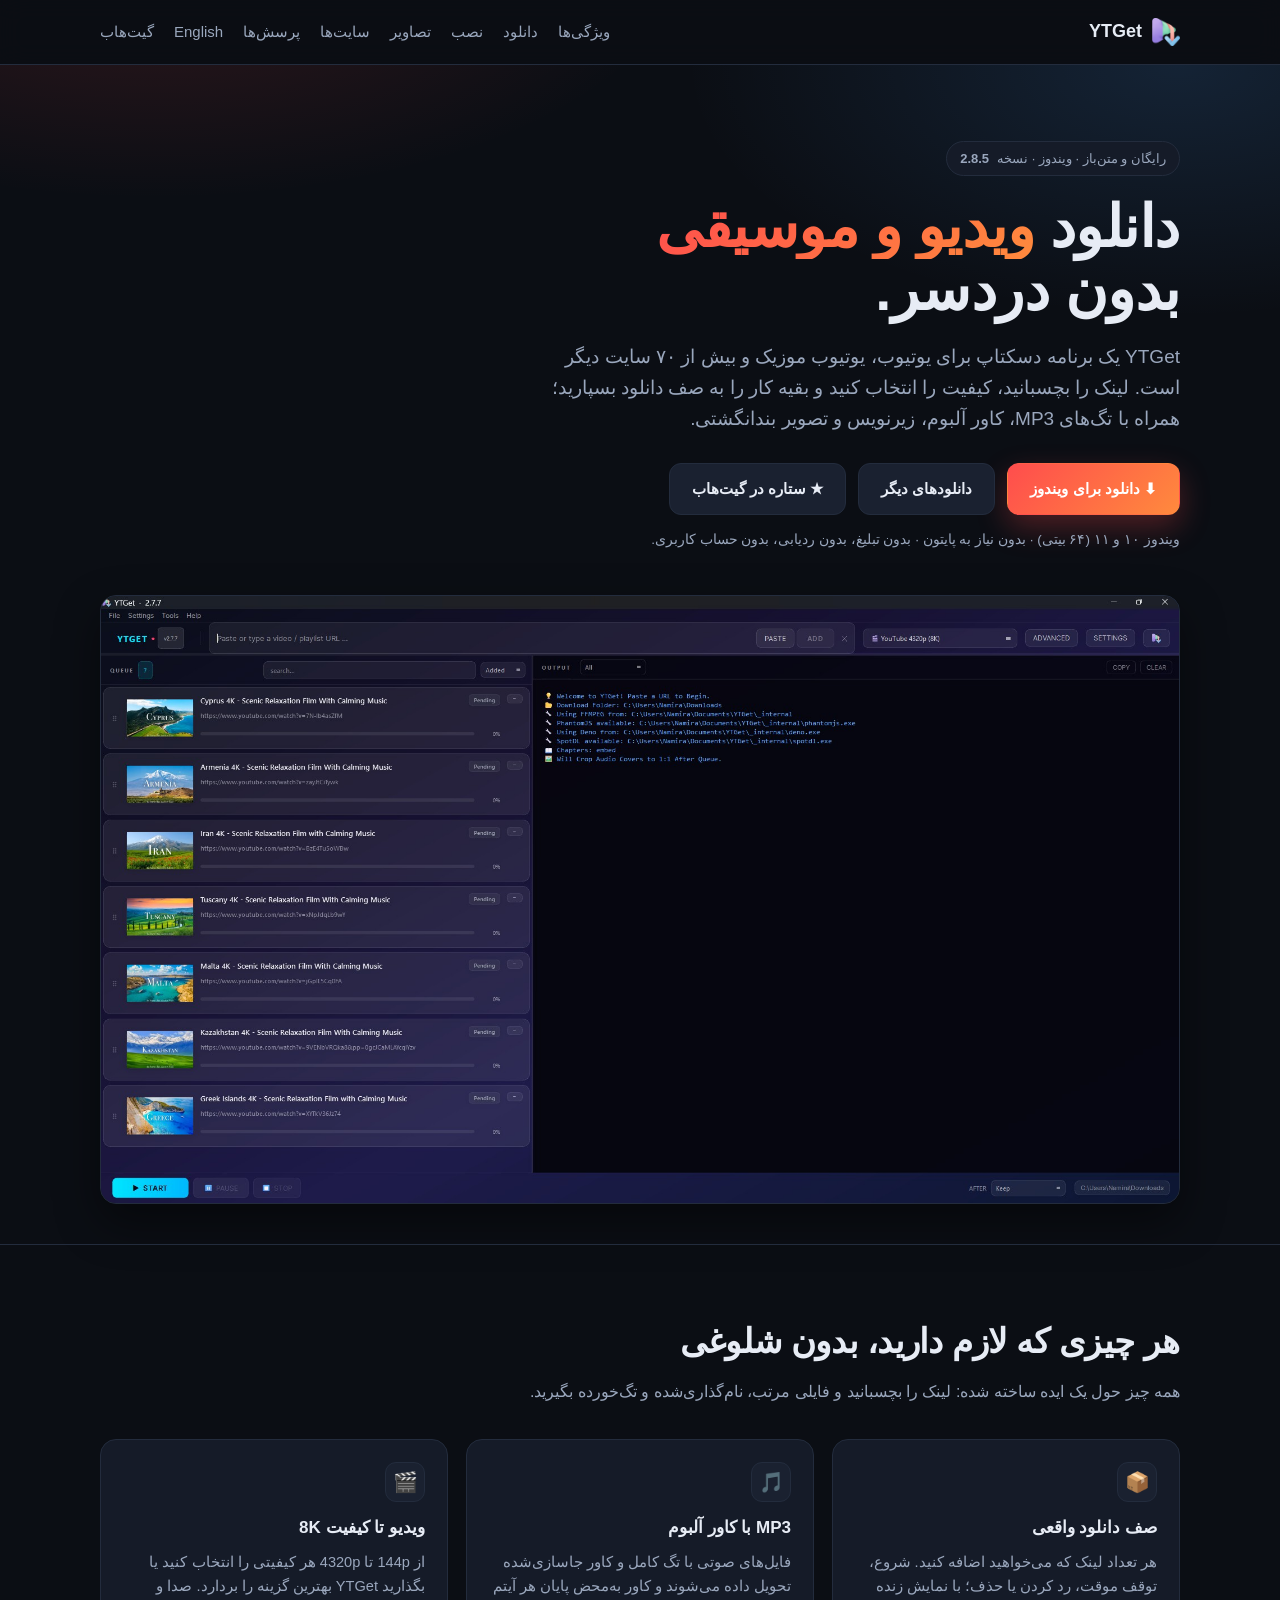
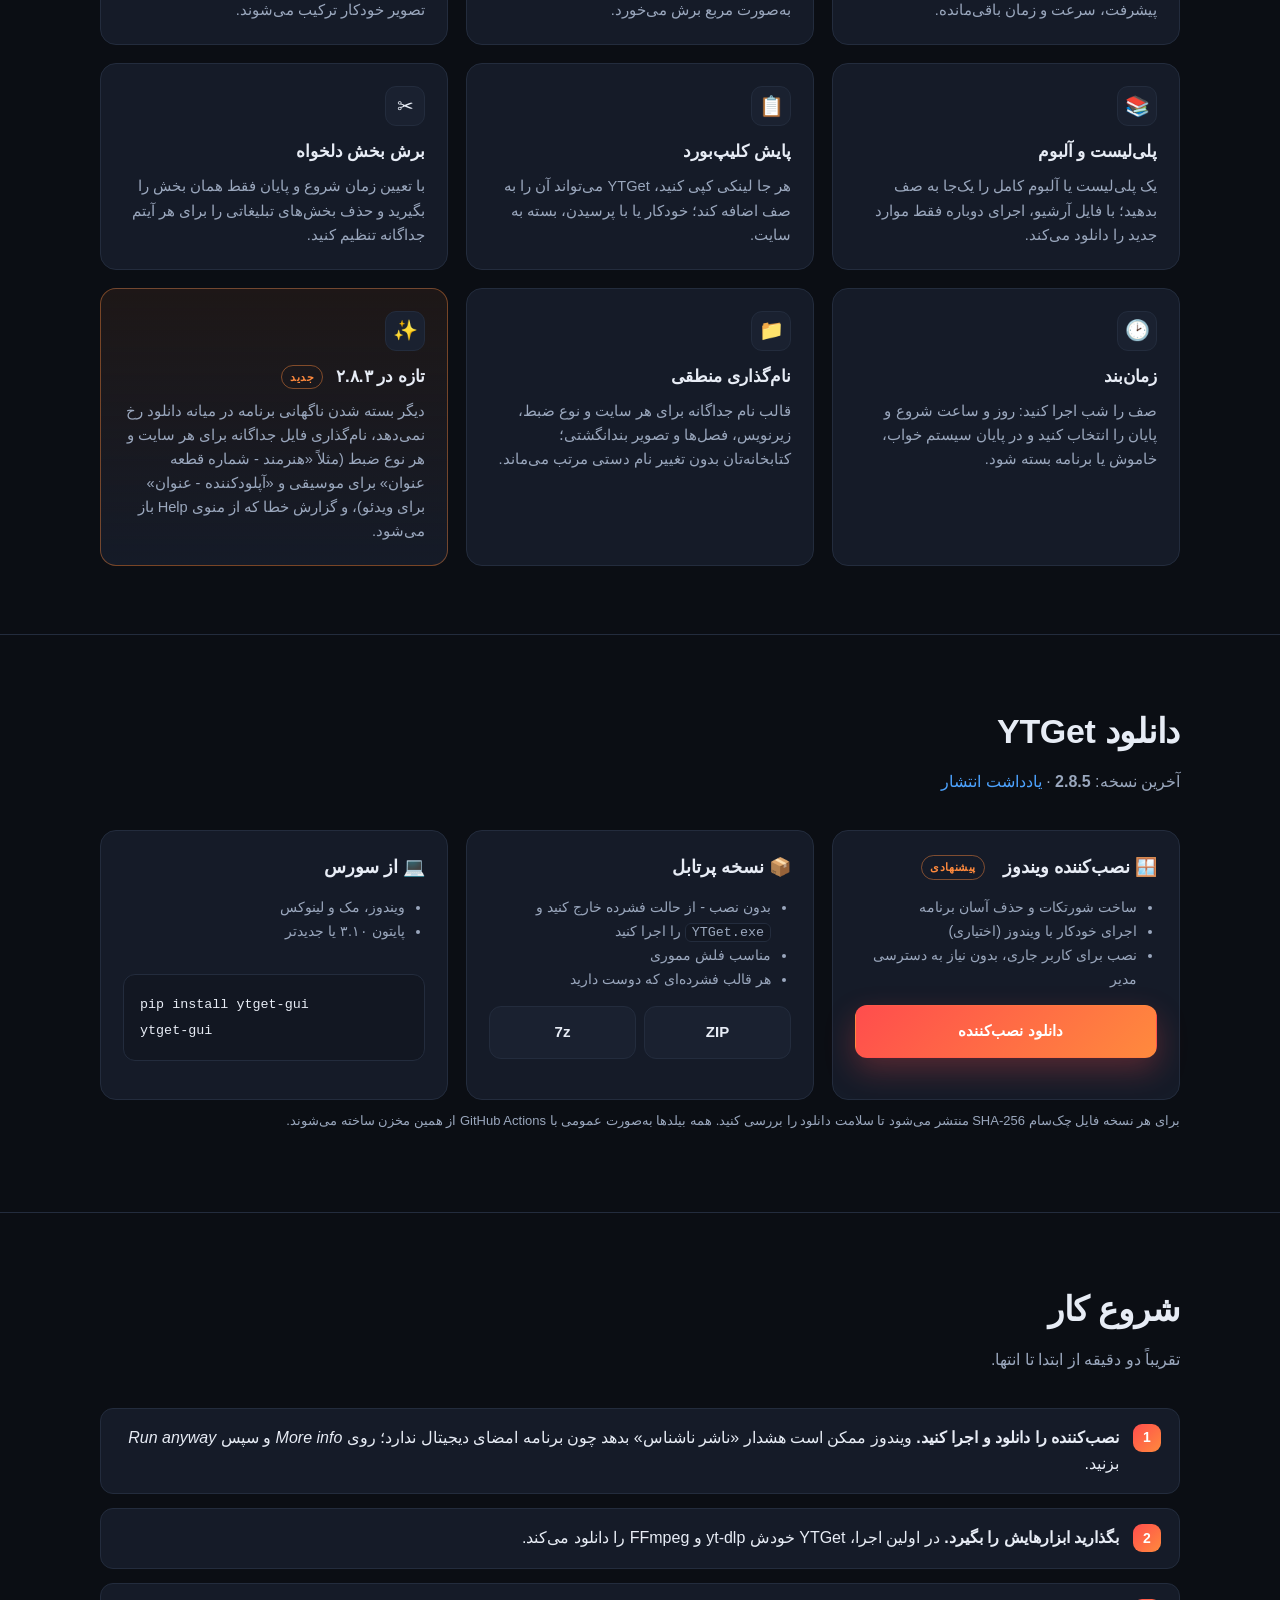
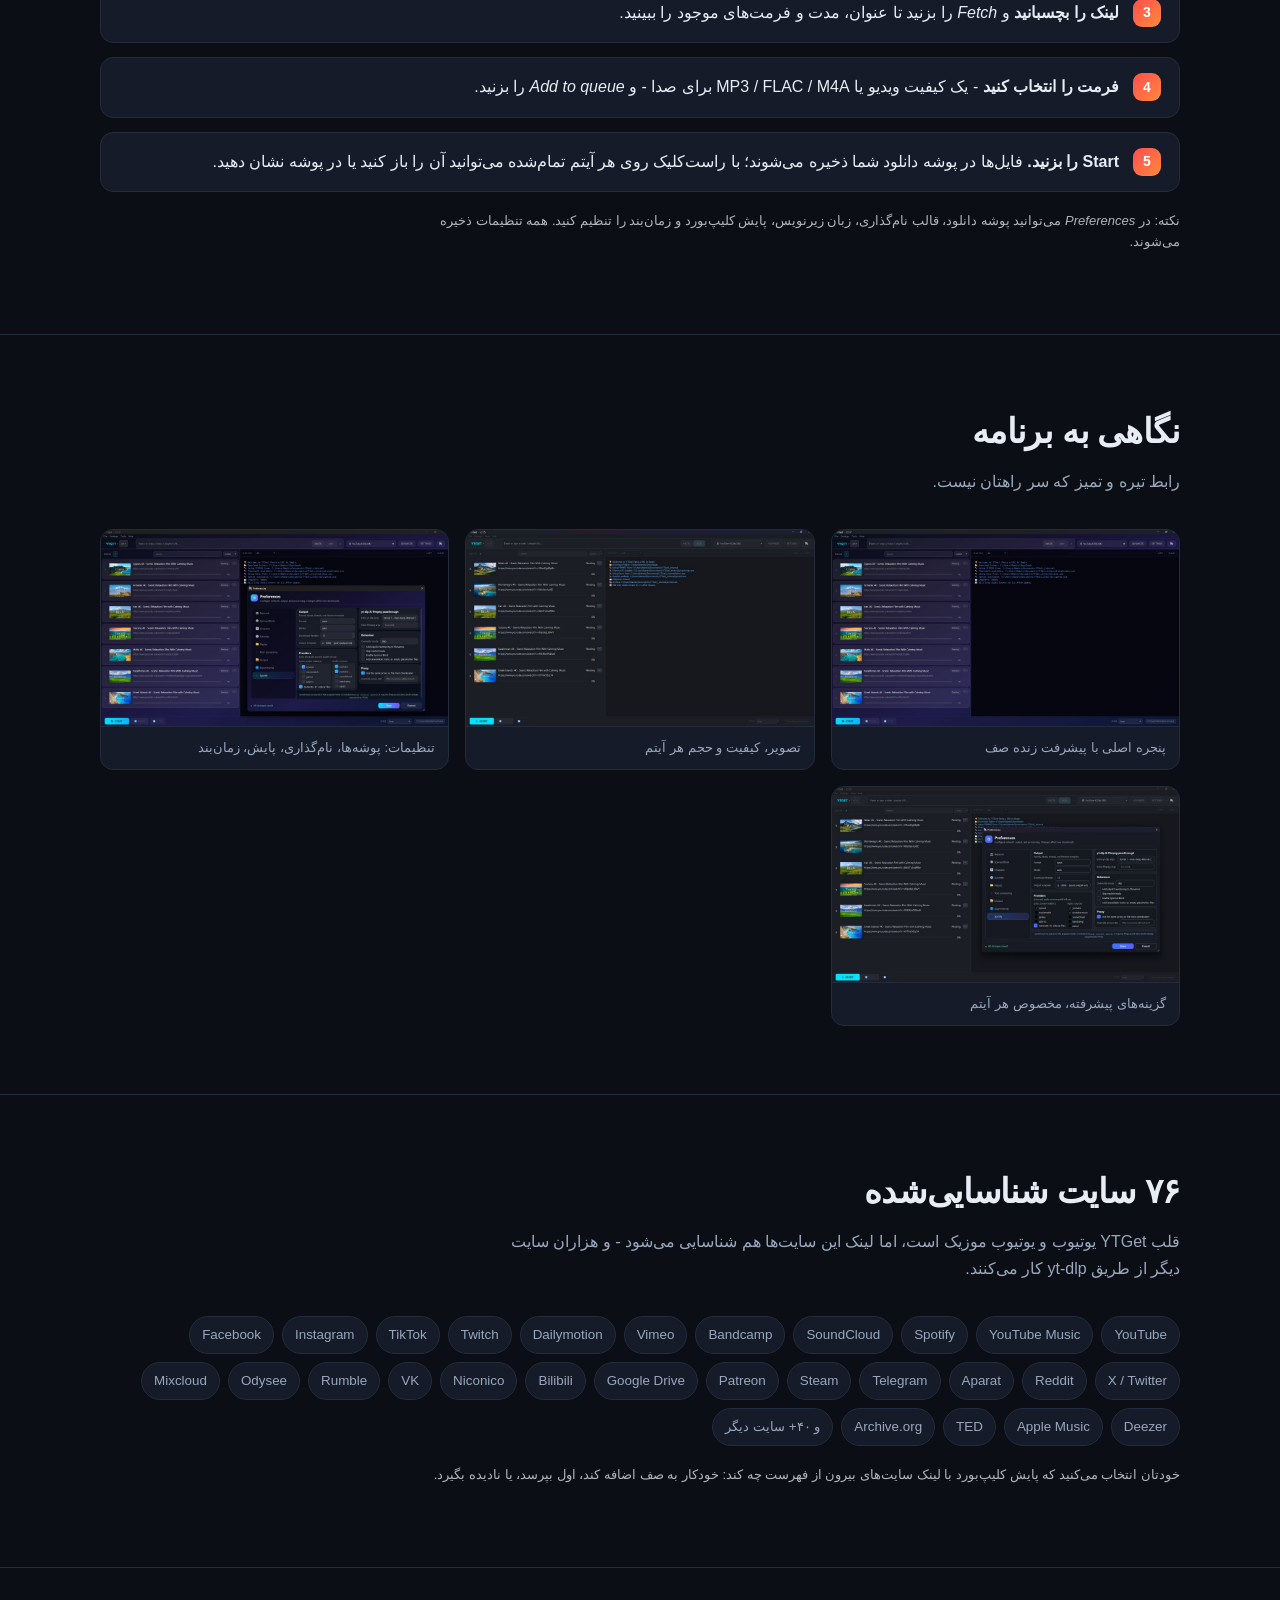
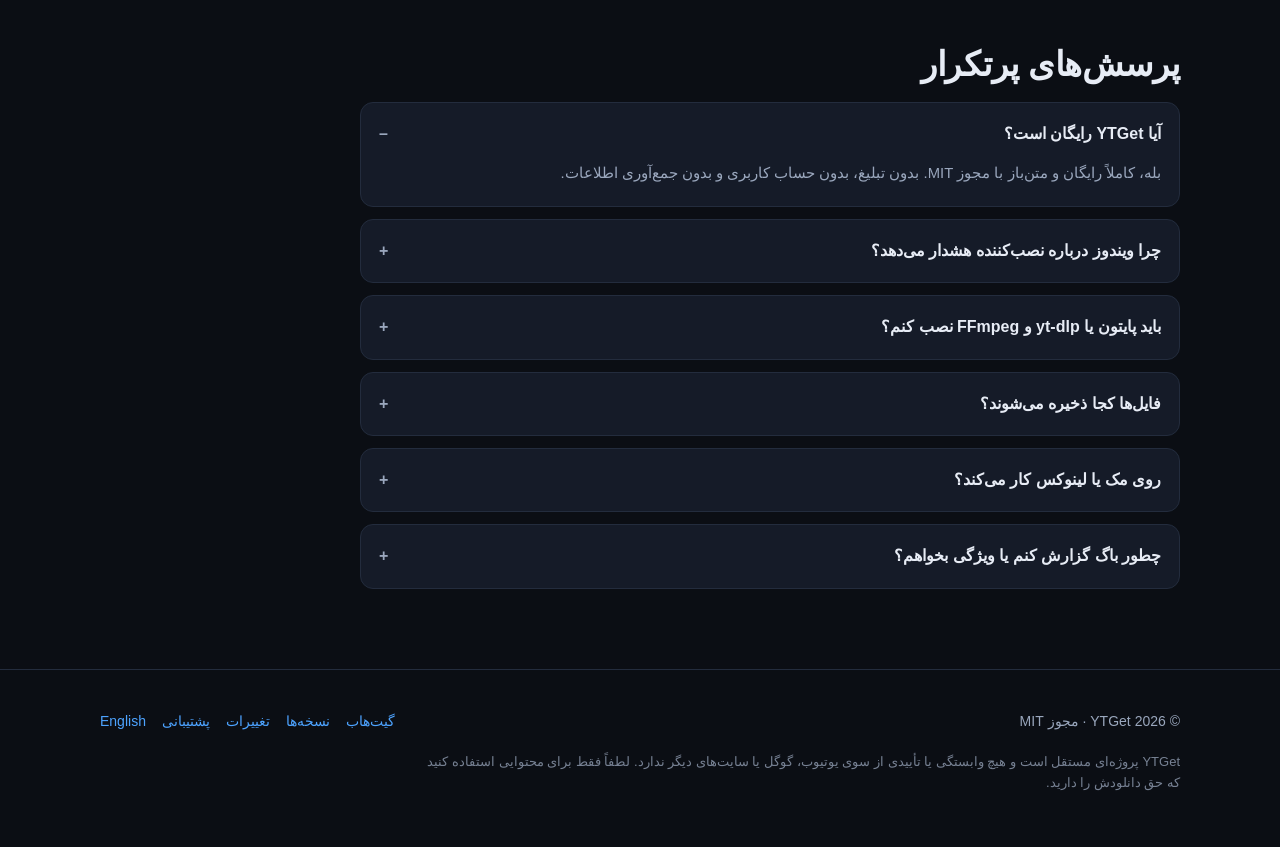
==== commit 7a51d412: "2.8.5" ====
--- a/docs/fa.html
+++ b/docs/fa.html
@@ -37,7 +37,7 @@
 
 <section class="hero" style="border-top:0">
   <div class="wrap">
-    <span class="pill">رایگان و متن‌باز &middot; ویندوز &middot; نسخه <strong data-version>2.8.4</strong></span>
+    <span class="pill">رایگان و متن‌باز &middot; ویندوز &middot; نسخه <strong data-version>2.8.5</strong></span>
     <h1>دانلود <span>ویدیو و موسیقی</span><br />بدون دردسر.</h1>
     <p class="lede">
       YTGet یک برنامه دسکتاپ برای یوتیوب، یوتیوب موزیک و بیش از ۷۰ سایت دیگر است.
@@ -116,7 +116,7 @@
   <div class="wrap">
     <h2>دانلود YTGet</h2>
     <p class="sub">
-      آخرین نسخه: <strong data-version>2.8.4</strong>
+      آخرین نسخه: <strong data-version>2.8.5</strong>
       <span data-published></span> &middot;
       <a data-notes-link href="https://github.com/ErfanNamira/ytget-gui/releases/latest">یادداشت انتشار</a>
     </p>
